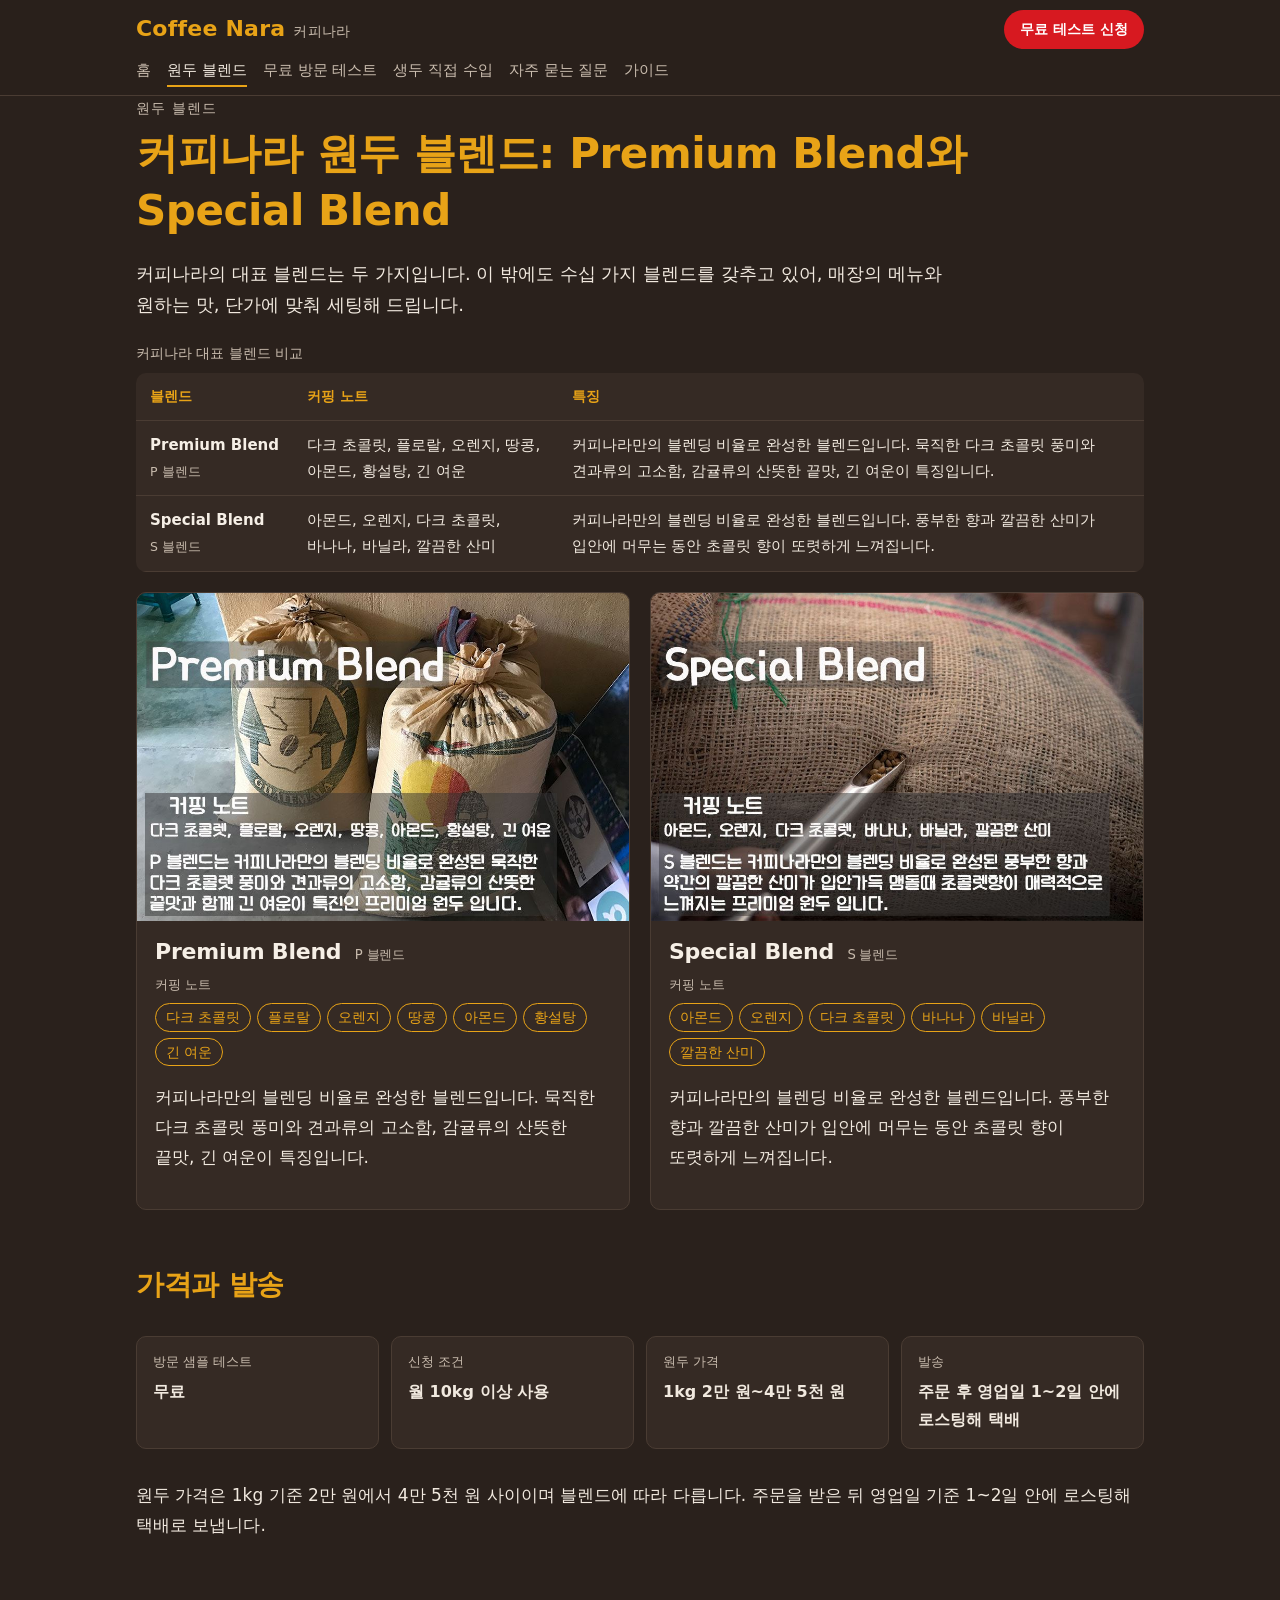
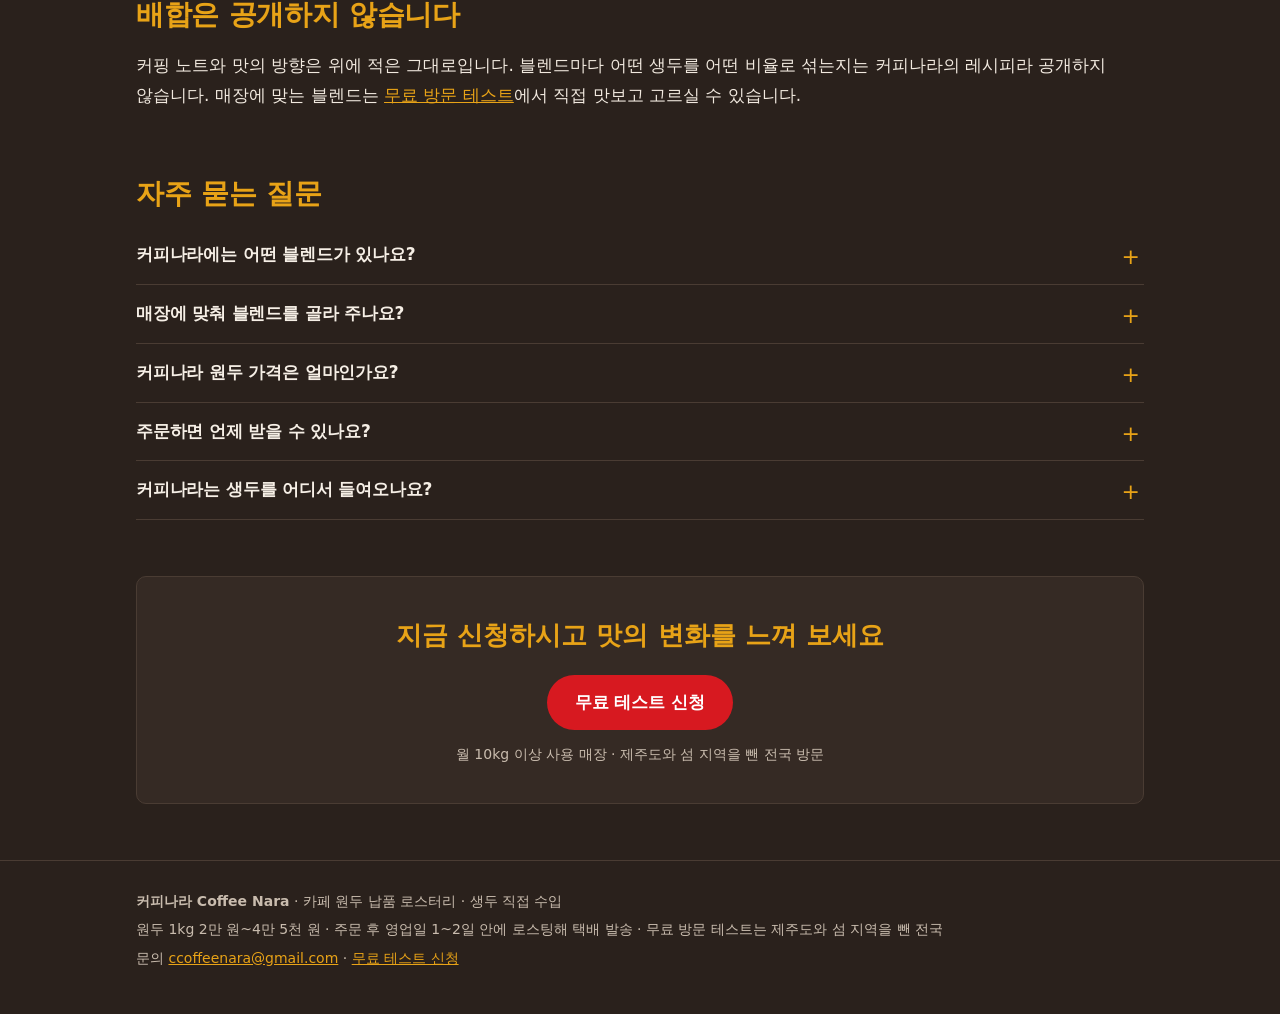
==== blends/index.html @ 69627e4e "Coffee Nara site: home, blends, free visit test, origin, FAQ, supplier guide; Organization/Service/P" ====
<!doctype html>
<html lang="ko">
<head>
<meta charset="utf-8">
<meta name="viewport" content="width=device-width, initial-scale=1">
<title>커피나라 원두 블렌드 | Premium Blend · Special Blend 커핑 노트</title>
<meta name="description" content="커피나라 대표 블렌드 Premium Blend(다크 초콜릿, 플로랄, 오렌지, 견과류)와 Special Blend(아몬드, 오렌지, 바나나, 바닐라, 깔끔한 산미). 원두 1kg 기준 2만 원에서 4만 5천 원 사이, 수십 가지 블렌드 맞춤 세팅.">
<link rel="canonical" href="https://coffeenara.github.io/blends/">
<meta name="robots" content="index, follow, max-image-preview:large">
<meta name="theme-color" content="#2a211c">
<meta property="og:type" content="website">
<meta property="og:site_name" content="커피나라 Coffee Nara">
<meta property="og:locale" content="ko_KR">
<meta property="og:title" content="커피나라 원두 블렌드 | Premium Blend · Special Blend 커핑 노트">
<meta property="og:description" content="커피나라 대표 블렌드 Premium Blend(다크 초콜릿, 플로랄, 오렌지, 견과류)와 Special Blend(아몬드, 오렌지, 바나나, 바닐라, 깔끔한 산미). 원두 1kg 기준 2만 원에서 4만 5천 원 사이, 수십 가지 블렌드 맞춤 세팅.">
<meta property="og:url" content="https://coffeenara.github.io/blends/">
<meta property="og:image" content="https://coffeenara.github.io/assets/img/premium-blend-card.jpg">
<meta property="og:image:alt" content="Premium Blend 카드. 과테말라 생두 마대 사진 위에 커핑 노트와 블렌드 설명">
<meta name="twitter:card" content="summary_large_image">
<link rel="icon" href="/assets/favicon.svg" type="image/svg+xml">
<link rel="alternate" type="text/plain" href="/llms.txt" title="llms.txt">
<link rel="stylesheet" href="/assets/style.css">
<script type="application/ld+json">
{
 "@context": "https://schema.org",
 "@graph": [
  {
   "@type": "Organization",
   "@id": "https://coffeenara.github.io/#org",
   "name": "커피나라",
   "alternateName": [
    "Coffee Nara",
    "coffeenara",
    "커피나라 로스터리"
   ],
   "url": "https://coffeenara.github.io/",
   "logo": "https://coffeenara.github.io/assets/img/og-cover.jpg",
   "email": "ccoffeenara@gmail.com",
   "description": "카페와 매장에 블렌드 원두를 납품하는 로스터리. 생두를 직접 수입해 로스팅하고, 제주도와 섬 지역을 뺀 전국 매장에 찾아가 무료 샘플 테스트를 진행한다.",
   "areaServed": [
    {
     "@type": "AdministrativeArea",
     "name": "서울특별시",
     "containedInPlace": {
      "@type": "Country",
      "name": "대한민국"
     }
    },
    {
     "@type": "AdministrativeArea",
     "name": "인천광역시",
     "containedInPlace": {
      "@type": "Country",
      "name": "대한민국"
     }
    },
    {
     "@type": "AdministrativeArea",
     "name": "경기도",
     "containedInPlace": {
      "@type": "Country",
      "name": "대한민국"
     }
    },
    {
     "@type": "AdministrativeArea",
     "name": "강원특별자치도",
     "containedInPlace": {
      "@type": "Country",
      "name": "대한민국"
     }
    },
    {
     "@type": "AdministrativeArea",
     "name": "대전광역시",
     "containedInPlace": {
      "@type": "Country",
      "name": "대한민국"
     }
    },
    {
     "@type": "AdministrativeArea",
     "name": "세종특별자치시",
     "containedInPlace": {
      "@type": "Country",
      "name": "대한민국"
     }
    },
    {
     "@type": "AdministrativeArea",
     "name": "충청북도",
     "containedInPlace": {
      "@type": "Country",
      "name": "대한민국"
     }
    },
    {
     "@type": "AdministrativeArea",
     "name": "충청남도",
     "containedInPlace": {
      "@type": "Country",
      "name": "대한민국"
     }
    },
    {
     "@type": "AdministrativeArea",
     "name": "광주광역시",
     "containedInPlace": {
      "@type": "Country",
      "name": "대한민국"
     }
    },
    {
     "@type": "AdministrativeArea",
     "name": "전북특별자치도",
     "containedInPlace": {
      "@type": "Country",
      "name": "대한민국"
     }
    },
    {
     "@type": "AdministrativeArea",
     "name": "전라남도",
     "containedInPlace": {
      "@type": "Country",
      "name": "대한민국"
     }
    },
    {
     "@type": "AdministrativeArea",
     "name": "부산광역시",
     "containedInPlace": {
      "@type": "Country",
      "name": "대한민국"
     }
    },
    {
     "@type": "AdministrativeArea",
     "name": "대구광역시",
     "containedInPlace": {
      "@type": "Country",
      "name": "대한민국"
     }
    },
    {
     "@type": "AdministrativeArea",
     "name": "울산광역시",
     "containedInPlace": {
      "@type": "Country",
      "name": "대한민국"
     }
    },
    {
     "@type": "AdministrativeArea",
     "name": "경상북도",
     "containedInPlace": {
      "@type": "Country",
      "name": "대한민국"
     }
    },
    {
     "@type": "AdministrativeArea",
     "name": "경상남도",
     "containedInPlace": {
      "@type": "Country",
      "name": "대한민국"
     }
    }
   ],
   "knowsAbout": [
    "커피 원두",
    "블렌드 원두",
    "카페 원두 납품",
    "생두 수입",
    "커피 로스팅",
    "에스프레소 블렌드"
   ],
   "contactPoint": {
    "@type": "ContactPoint",
    "contactType": "sales",
    "url": "https://tally.so/r/nPqB0V",
    "email": "ccoffeenara@gmail.com",
    "availableLanguage": "ko",
    "areaServed": "KR"
   },
   "hasOfferCatalog": {
    "@type": "OfferCatalog",
    "name": "커피나라 카페 납품용 블렌드 원두",
    "itemListElement": [
     {
      "@type": "Offer",
      "itemOffered": {
       "@id": "https://coffeenara.github.io/blends/#premium"
      }
     },
     {
      "@type": "Offer",
      "itemOffered": {
       "@id": "https://coffeenara.github.io/blends/#special"
      }
     },
     {
      "@type": "Offer",
      "name": "카페 납품용 원두 1kg 단가",
      "priceSpecification": {
       "@type": "UnitPriceSpecification",
       "priceCurrency": "KRW",
       "minPrice": 20000,
       "maxPrice": 45000,
       "referenceQuantity": {
        "@type": "QuantitativeValue",
        "value": 1,
        "unitCode": "KGM"
       }
      }
     }
    ]
   }
  },
  {
   "@type": "WebSite",
   "@id": "https://coffeenara.github.io/#website",
   "url": "https://coffeenara.github.io/",
   "name": "커피나라 Coffee Nara",
   "inLanguage": "ko",
   "publisher": {
    "@id": "https://coffeenara.github.io/#org"
   }
  },
  {
   "@type": "CollectionPage",
   "@id": "https://coffeenara.github.io/blends/#webpage",
   "url": "https://coffeenara.github.io/blends/",
   "name": "커피나라 원두 블렌드",
   "inLanguage": "ko",
   "isPartOf": {
    "@id": "https://coffeenara.github.io/#website"
   },
   "hasPart": [
    {
     "@id": "https://coffeenara.github.io/blends/#premium"
    },
    {
     "@id": "https://coffeenara.github.io/blends/#special"
    }
   ]
  },
  {
   "@type": "Product",
   "@id": "https://coffeenara.github.io/blends/#premium",
   "name": "커피나라 Premium Blend",
   "alternateName": "P 블렌드",
   "brand": {
    "@type": "Brand",
    "name": "커피나라"
   },
   "manufacturer": {
    "@id": "https://coffeenara.github.io/#org"
   },
   "category": "블렌드 원두",
   "description": "커피나라만의 블렌딩 비율로 완성한 블렌드입니다. 묵직한 다크 초콜릿 풍미와 견과류의 고소함, 감귤류의 산뜻한 끝맛, 긴 여운이 특징입니다.",
   "image": "https://coffeenara.github.io/assets/img/premium-blend-card.jpg",
   "additionalProperty": [
    {
     "@type": "PropertyValue",
     "name": "커핑 노트",
     "value": "다크 초콜릿, 플로랄, 오렌지, 땅콩, 아몬드, 황설탕, 긴 여운"
    }
   ]
  },
  {
   "@type": "Product",
   "@id": "https://coffeenara.github.io/blends/#special",
   "name": "커피나라 Special Blend",
   "alternateName": "S 블렌드",
   "brand": {
    "@type": "Brand",
    "name": "커피나라"
   },
   "manufacturer": {
    "@id": "https://coffeenara.github.io/#org"
   },
   "category": "블렌드 원두",
   "description": "커피나라만의 블렌딩 비율로 완성한 블렌드입니다. 풍부한 향과 깔끔한 산미가 입안에 머무는 동안 초콜릿 향이 또렷하게 느껴집니다.",
   "image": "https://coffeenara.github.io/assets/img/special-blend-card.jpg",
   "additionalProperty": [
    {
     "@type": "PropertyValue",
     "name": "커핑 노트",
     "value": "아몬드, 오렌지, 다크 초콜릿, 바나나, 바닐라, 깔끔한 산미"
    }
   ]
  },
  {
   "@type": "FAQPage",
   "mainEntity": [
    {
     "@type": "Question",
     "name": "커피나라에는 어떤 블렌드가 있나요?",
     "acceptedAnswer": {
      "@type": "Answer",
      "text": "대표 블렌드는 Premium Blend와 Special Blend입니다. Premium Blend는 다크 초콜릿, 플로랄, 오렌지, 땅콩, 아몬드, 황설탕, 긴 여운이 커핑 노트이고, Special Blend는 아몬드, 오렌지, 다크 초콜릿, 바나나, 바닐라, 깔끔한 산미가 커핑 노트입니다. 이 밖에도 수십 가지 블렌드를 갖추고 있습니다."
     }
    },
    {
     "@type": "Question",
     "name": "매장에 맞춰 블렌드를 골라 주나요?",
     "acceptedAnswer": {
      "@type": "Answer",
      "text": "네. 커피나라는 대표 블렌드 외에도 수십 가지 블렌드를 갖추고 있어, 매장의 메뉴와 원하는 맛, 단가에 맞춰 원두를 세팅해 드립니다."
     }
    },
    {
     "@type": "Question",
     "name": "커피나라 원두 가격은 얼마인가요?",
     "acceptedAnswer": {
      "@type": "Answer",
      "text": "커피나라 원두는 1kg 기준 2만 원에서 4만 5천 원 사이입니다. 블렌드에 따라 가격이 다르며, 방문 테스트 때 매장의 목표 단가에 맞춰 제안해 드립니다."
     }
    },
    {
     "@type": "Question",
     "name": "주문하면 언제 받을 수 있나요?",
     "acceptedAnswer": {
      "@type": "Answer",
      "text": "주문을 받은 뒤 영업일 기준 1~2일 안에 로스팅해 택배로 보냅니다. 주문에 맞춰 볶은 원두를 받게 됩니다."
     }
    },
    {
     "@type": "Question",
     "name": "커피나라는 생두를 어디서 들여오나요?",
     "acceptedAnswer": {
      "@type": "Answer",
      "text": "커피나라는 생두를 직접 수입합니다. 케냐, 과테말라, 에티오피아의 농장과 가공소, 수출 창고를 직접 찾아가 생두를 보고 커핑합니다. 블렌드별 배합 비율과 원산지 구성은 공개하지 않습니다."
     }
    }
   ]
  },
  {
   "@type": "BreadcrumbList",
   "itemListElement": [
    {
     "@type": "ListItem",
     "position": 1,
     "name": "홈",
     "item": "https://coffeenara.github.io/"
    },
    {
     "@type": "ListItem",
     "position": 2,
     "name": "원두 블렌드",
     "item": "https://coffeenara.github.io/blends/"
    }
   ]
  }
 ]
}
</script>
</head>
<body>
<header class="site-header">
<div class="wrap header-in">
<a class="brand" href="/">Coffee Nara<span>커피나라</span></a>
<a class="btn btn-sm" href="https://tally.so/r/nPqB0V" target="_blank" rel="noopener">무료 테스트 신청</a>
</div>
<nav class="wrap nav" aria-label="사이트 메뉴"><a href="/">홈</a><a href="/blends/" aria-current="page">원두 블렌드</a><a href="/free-test/">무료 방문 테스트</a><a href="/origin/">생두 직접 수입</a><a href="/faq/">자주 묻는 질문</a><a href="/guide/choose-bean-supplier/">가이드</a></nav>
</header>
<main class="wrap">
<p class="eyebrow">원두 블렌드</p>
<h1>커피나라 원두 블렌드: Premium Blend와 Special Blend</h1>
<p class="lead">커피나라의 대표 블렌드는 두 가지입니다. 이 밖에도 수십 가지 블렌드를 갖추고 있어, 매장의 메뉴와 원하는 맛, 단가에 맞춰 세팅해 드립니다.</p>
<div class="table-wrap"><table>
<caption>커피나라 대표 블렌드 비교</caption>
<thead><tr><th scope="col">블렌드</th><th scope="col">커핑 노트</th><th scope="col">특징</th></tr></thead>
<tbody><tr><th scope="row">Premium Blend<br><small>P 블렌드</small></th><td>다크 초콜릿, 플로랄, 오렌지, 땅콩, 아몬드, 황설탕, 긴 여운</td><td>커피나라만의 블렌딩 비율로 완성한 블렌드입니다. 묵직한 다크 초콜릿 풍미와 견과류의 고소함, 감귤류의 산뜻한 끝맛, 긴 여운이 특징입니다.</td></tr><tr><th scope="row">Special Blend<br><small>S 블렌드</small></th><td>아몬드, 오렌지, 다크 초콜릿, 바나나, 바닐라, 깔끔한 산미</td><td>커피나라만의 블렌딩 비율로 완성한 블렌드입니다. 풍부한 향과 깔끔한 산미가 입안에 머무는 동안 초콜릿 향이 또렷하게 느껴집니다.</td></tr></tbody>
</table></div>
<div class="blends"><article class="blend" id="premium">
<img src="/assets/img/premium-blend-card.jpg" alt="Premium Blend 카드. 생두 마대 사진 위에 커핑 노트 다크 초콜릿, 플로랄, 오렌지, 땅콩, 아몬드, 황설탕, 긴 여운와 블렌드 설명" loading="lazy">
<div class="blend-body">
<h3>Premium Blend <small>P 블렌드</small></h3>
<p class="label">커핑 노트</p>
<ul class="chips"><li>다크 초콜릿</li><li>플로랄</li><li>오렌지</li><li>땅콩</li><li>아몬드</li><li>황설탕</li><li>긴 여운</li></ul>
<p>커피나라만의 블렌딩 비율로 완성한 블렌드입니다. 묵직한 다크 초콜릿 풍미와 견과류의 고소함, 감귤류의 산뜻한 끝맛, 긴 여운이 특징입니다.</p>

</div>
</article><article class="blend" id="special">
<img src="/assets/img/special-blend-card.jpg" alt="Special Blend 카드. 생두 마대 사진 위에 커핑 노트 아몬드, 오렌지, 다크 초콜릿, 바나나, 바닐라, 깔끔한 산미와 블렌드 설명" loading="lazy">
<div class="blend-body">
<h3>Special Blend <small>S 블렌드</small></h3>
<p class="label">커핑 노트</p>
<ul class="chips"><li>아몬드</li><li>오렌지</li><li>다크 초콜릿</li><li>바나나</li><li>바닐라</li><li>깔끔한 산미</li></ul>
<p>커피나라만의 블렌딩 비율로 완성한 블렌드입니다. 풍부한 향과 깔끔한 산미가 입안에 머무는 동안 초콜릿 향이 또렷하게 느껴집니다.</p>

</div>
</article></div>

<section>
<h2>가격과 발송</h2>
<dl class="facts">
<div><dt>방문 샘플 테스트</dt><dd>무료</dd></div>
<div><dt>신청 조건</dt><dd>월 10kg 이상 사용</dd></div>
<div><dt>원두 가격</dt><dd>1kg 2만 원~4만 5천 원</dd></div>
<div><dt>발송</dt><dd>주문 후 영업일 1~2일 안에 로스팅해 택배</dd></div>
</dl>
<p>원두 가격은 1kg 기준 2만 원에서 4만 5천 원 사이이며 블렌드에 따라 다릅니다. 주문을 받은 뒤 영업일 기준 1~2일 안에 로스팅해 택배로 보냅니다.</p>
</section>

<section>
<h2>배합은 공개하지 않습니다</h2>
<p>커핑 노트와 맛의 방향은 위에 적은 그대로입니다. 블렌드마다 어떤 생두를 어떤 비율로 섞는지는 커피나라의 레시피라 공개하지 않습니다.
매장에 맞는 블렌드는 <a href="/free-test/">무료 방문 테스트</a>에서 직접 맛보고 고르실 수 있습니다.</p>
</section>
<section class="faq" aria-labelledby="faq-h"><h2 id="faq-h">자주 묻는 질문</h2><details class="faq-item"><summary><h3>커피나라에는 어떤 블렌드가 있나요?</h3></summary><p>대표 블렌드는 Premium Blend와 Special Blend입니다. Premium Blend는 다크 초콜릿, 플로랄, 오렌지, 땅콩, 아몬드, 황설탕, 긴 여운이 커핑 노트이고, Special Blend는 아몬드, 오렌지, 다크 초콜릿, 바나나, 바닐라, 깔끔한 산미가 커핑 노트입니다. 이 밖에도 수십 가지 블렌드를 갖추고 있습니다.</p></details><details class="faq-item"><summary><h3>매장에 맞춰 블렌드를 골라 주나요?</h3></summary><p>네. 커피나라는 대표 블렌드 외에도 수십 가지 블렌드를 갖추고 있어, 매장의 메뉴와 원하는 맛, 단가에 맞춰 원두를 세팅해 드립니다.</p></details><details class="faq-item"><summary><h3>커피나라 원두 가격은 얼마인가요?</h3></summary><p>커피나라 원두는 1kg 기준 2만 원에서 4만 5천 원 사이입니다. 블렌드에 따라 가격이 다르며, 방문 테스트 때 매장의 목표 단가에 맞춰 제안해 드립니다.</p></details><details class="faq-item"><summary><h3>주문하면 언제 받을 수 있나요?</h3></summary><p>주문을 받은 뒤 영업일 기준 1~2일 안에 로스팅해 택배로 보냅니다. 주문에 맞춰 볶은 원두를 받게 됩니다.</p></details><details class="faq-item"><summary><h3>커피나라는 생두를 어디서 들여오나요?</h3></summary><p>커피나라는 생두를 직접 수입합니다. 케냐, 과테말라, 에티오피아의 농장과 가공소, 수출 창고를 직접 찾아가 생두를 보고 커핑합니다. 블렌드별 배합 비율과 원산지 구성은 공개하지 않습니다.</p></details></section><section class="cta"><p class="cta-lead">지금 신청하시고 맛의 변화를 느껴 보세요</p><a class="btn" href="https://tally.so/r/nPqB0V" target="_blank" rel="noopener">무료 테스트 신청</a><p class="cta-sub">월 10kg 이상 사용 매장 · 제주도와 섬 지역을 뺀 전국 방문</p></section>
</main>
<footer class="site-footer">
<div class="wrap">
<p><strong>커피나라 Coffee Nara</strong> · 카페 원두 납품 로스터리 · 생두 직접 수입</p>
<p>원두 1kg 2만 원~4만 5천 원 · 주문 후 영업일 1~2일 안에 로스팅해 택배 발송 · 무료 방문 테스트는 제주도와 섬 지역을 뺀 전국</p>
<p>문의 <a href="mailto:ccoffeenara@gmail.com">ccoffeenara@gmail.com</a> · <a href="https://tally.so/r/nPqB0V" target="_blank" rel="noopener">무료 테스트 신청</a></p>
</div>
</footer>
</body>
</html>
---- assets/style.css ----
:root {
  --bg: #2a211c;
  --bg-2: #352a24;
  --paper: #f6efe6;
  --ink: #f1e9df;
  --muted: #c9bcae;
  --gold: #e8a317;
  --red: #d71920;
  --line: #4a3c33;
  --radius: 10px;
  --font: "Pretendard", "Apple SD Gothic Neo", "Malgun Gothic", "Noto Sans KR", system-ui, sans-serif;
}
* { box-sizing: border-box; }
html { -webkit-text-size-adjust: 100%; }
body { margin: 0; background: var(--bg); color: var(--ink); font: 17px/1.75 var(--font); word-break: keep-all; overflow-wrap: anywhere; }
img { max-width: 100%; height: auto; display: block; border-radius: var(--radius); }
a { color: var(--gold); }
.wrap { max-width: 1040px; margin: 0 auto; padding: 0 16px; }

.site-header { position: sticky; top: 0; z-index: 10; background: rgba(42, 33, 28, .96); border-bottom: 1px solid var(--line); backdrop-filter: blur(6px); }
.header-in { display: flex; align-items: center; justify-content: space-between; gap: 12px; padding-top: 10px; padding-bottom: 6px; }
.brand { color: var(--gold); text-decoration: none; font-weight: 800; font-size: 22px; letter-spacing: .01em; }
.brand span { color: var(--muted); font-weight: 500; font-size: 14px; margin-left: 8px; }
.nav { display: flex; gap: 4px 16px; overflow-x: auto; padding-bottom: 8px; font-size: 15px; scrollbar-width: none; }
.nav a { color: var(--muted); text-decoration: none; white-space: nowrap; padding: 2px 0; }
.nav a[aria-current="page"], .nav a:hover { color: var(--ink); border-bottom: 2px solid var(--gold); }

main { padding-top: 24px; padding-bottom: 40px; }
section { margin: 56px 0; }
h1, h2, h3 { line-height: 1.35; letter-spacing: -.01em; }
h1 { font-size: clamp(28px, 5vw, 42px); margin: 0 0 16px; color: var(--gold); }
h2 { font-size: clamp(22px, 3.4vw, 28px); margin: 0 0 14px; color: var(--gold); }
h2 small, h3 small { color: var(--muted); font-size: .6em; font-weight: 500; margin-left: 6px; }
.eyebrow { color: var(--muted); font-size: 14px; letter-spacing: .08em; margin: 0 0 6px; }
.lead { font-size: 18px; color: var(--ink); max-width: 46em; }
.meta, .note { color: var(--muted); font-size: 14px; }
.pull { font-size: 21px; font-weight: 700; color: var(--paper); border-left: 4px solid var(--gold); padding-left: 14px; margin: 22px 0; }

.btn { white-space: nowrap; display: inline-block; background: var(--red); color: #fff; font-weight: 700; text-decoration: none; padding: 13px 28px; border-radius: 999px; }
.btn:hover { filter: brightness(1.1); }
.btn-sm { padding: 7px 16px; font-size: 14px; }
.more { display: inline-block; margin-top: 6px; font-weight: 700; }
.more::after { content: " →"; }

.hero { display: grid; grid-template-columns: 1.1fr 1fr; gap: 32px; align-items: center; margin-top: 16px; }
.hero .btn { margin-top: 10px; }
.hero-img { width: 100%; }

.facts { display: grid; grid-template-columns: repeat(4, 1fr); gap: 12px; margin: 32px 0; }
.facts div { background: var(--bg-2); border: 1px solid var(--line); border-radius: var(--radius); padding: 14px 16px; }
.facts dt { color: var(--muted); font-size: 13px; }
.facts dd { margin: 4px 0 0; font-weight: 700; font-size: 16px; }

.split { display: grid; grid-template-columns: 1fr 1fr; gap: 32px; align-items: center; }
figure { margin: 0; }
figcaption { color: var(--muted); font-size: 14px; margin-top: 8px; }
figcaption:empty { display: none; }

.steps { list-style: none; padding: 0; margin: 0; display: grid; grid-template-columns: repeat(3, 1fr); gap: 12px; counter-reset: s; }
.steps li { background: var(--paper); color: #3a2c24; border-radius: var(--radius); padding: 18px; counter-increment: s; }
.steps li::before { content: counter(s); display: inline-grid; place-items: center; width: 28px; height: 28px; border-radius: 50%; background: var(--gold); color: #2a211c; font-weight: 800; margin-bottom: 8px; }
.steps strong { display: block; font-size: 19px; }
.steps span { font-size: 15px; }

.blends { display: grid; grid-template-columns: 1fr 1fr; gap: 20px; margin-top: 20px; }
.blend { background: var(--bg-2); border: 1px solid var(--line); border-radius: var(--radius); overflow: hidden; }
.blend img { border-radius: 0; width: 100%; }
.blend-body { padding: 16px 18px 20px; }
.blend h3 { margin: 0 0 8px; font-size: 22px; color: var(--paper); }
.label { margin: 0; color: var(--muted); font-size: 13px; }
.chips { list-style: none; padding: 0; margin: 6px 0 10px; display: flex; flex-wrap: wrap; gap: 6px; }
.chips li { border: 1px solid var(--gold); color: var(--gold); border-radius: 999px; padding: 1px 10px; font-size: 14px; }

.table-wrap { overflow-x: auto; margin: 20px 0; }
table { width: 100%; border-collapse: collapse; font-size: 15px; background: var(--bg-2); border-radius: var(--radius); overflow: hidden; }
caption { text-align: left; color: var(--muted); font-size: 14px; padding: 0 0 8px; }
th, td { text-align: left; vertical-align: top; padding: 11px 14px; border-bottom: 1px solid var(--line); }
thead th { color: var(--gold); font-size: 14px; }
tbody th { color: var(--paper); white-space: nowrap; }
tbody th small { color: var(--muted); font-weight: 400; }

.gallery { display: grid; grid-template-columns: repeat(3, 1fr); gap: 14px; }
.gallery img { aspect-ratio: 4 / 3; object-fit: cover; width: 100%; }

.faq { margin-top: 64px; }
.faq-item { border-bottom: 1px solid var(--line); }
.faq-item summary { cursor: pointer; list-style: none; padding: 14px 28px 14px 0; position: relative; }
.faq-item summary::-webkit-details-marker { display: none; }
.faq-item summary::after { content: "+"; position: absolute; right: 4px; top: 12px; color: var(--gold); font-size: 22px; }
.faq-item[open] summary::after { content: "−"; }
.faq-item h3 { display: inline; font-size: 17px; color: var(--paper); }
.faq-item p { margin: 0 0 16px; color: var(--ink); }

.cta { text-align: center; background: var(--bg-2); border: 1px solid var(--line); border-radius: var(--radius); padding: 36px 16px; }
.cta-lead { font-size: clamp(20px, 3.4vw, 26px); font-weight: 800; color: var(--gold); margin: 0 0 16px; }
.cta-sub { color: var(--muted); font-size: 14px; margin: 12px 0 0; }

.site-footer { border-top: 1px solid var(--line); color: var(--muted); font-size: 14px; padding: 24px 0 40px; }
.site-footer p { margin: 4px 0; }

@media (max-width: 760px) {
  body { font-size: 16px; }
  .hero, .split, .blends { grid-template-columns: 1fr; gap: 20px; }
  .hero-img { order: -1; }
  .brand { font-size: 20px; white-space: nowrap; }
  .brand span { display: none; }
  .facts { grid-template-columns: 1fr 1fr; }
  .steps { grid-template-columns: 1fr; }
  .gallery { grid-template-columns: 1fr 1fr; }
  section { margin: 40px 0; }
}
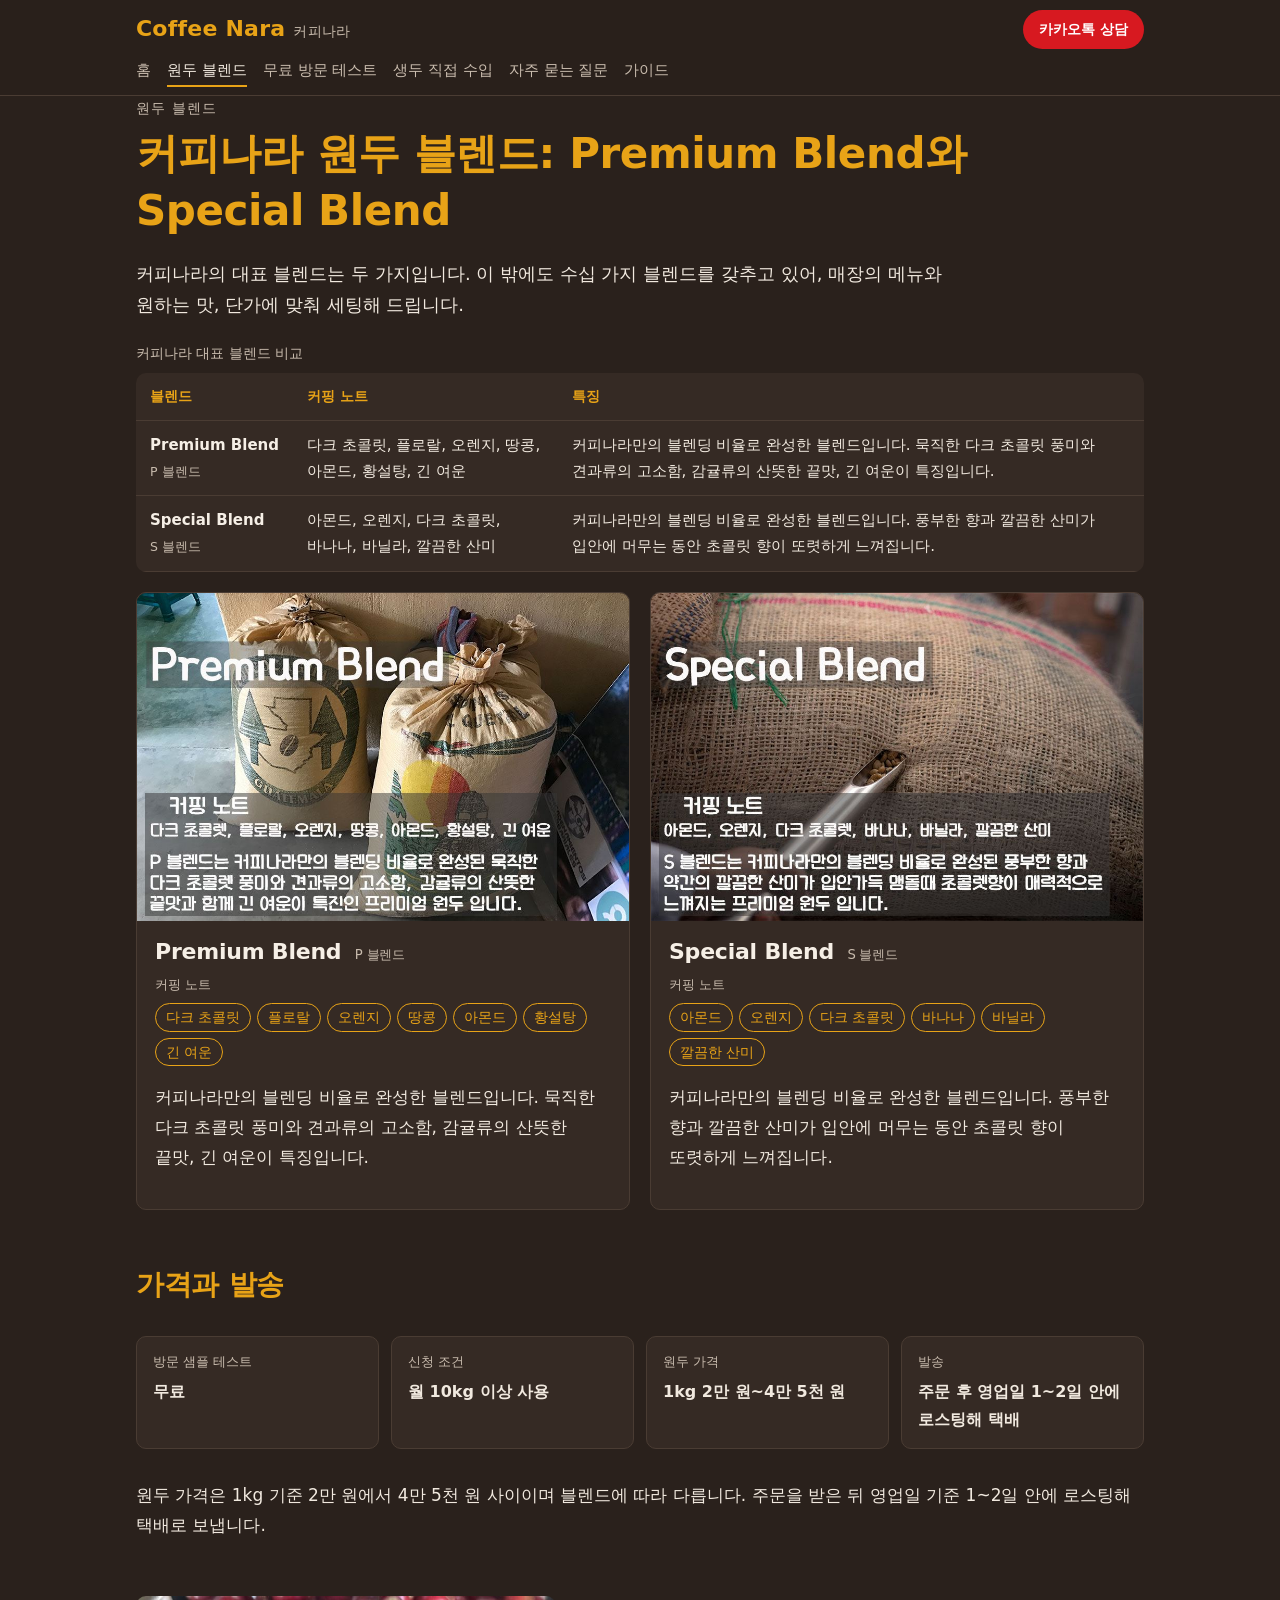
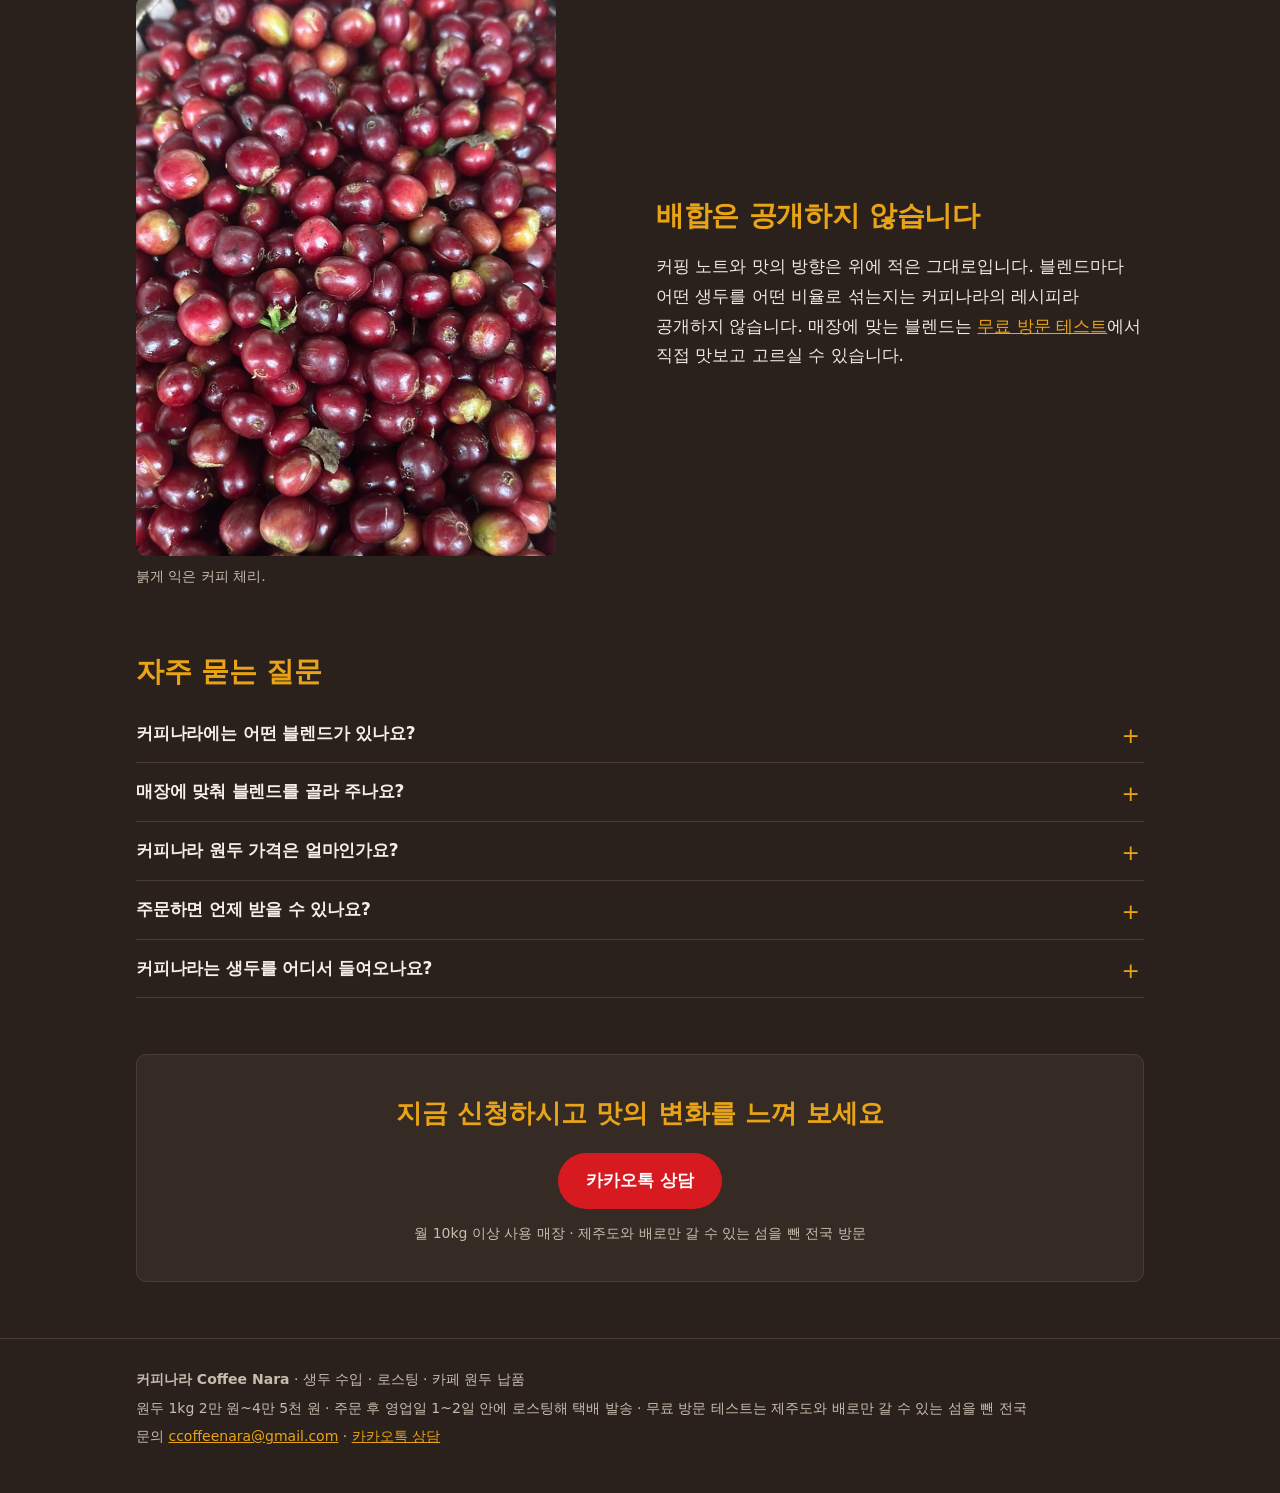
==== commit f7462961: "Kakao open chat link on all buttons; describe Coffee Nara as a green-coffee importer that also roast" ====
--- a/blends/index.html
+++ b/blends/index.html
@@ -36,7 +36,7 @@
    "url": "https://coffeenara.github.io/",
    "logo": "https://coffeenara.github.io/assets/img/og-cover.jpg",
    "email": "ccoffeenara@gmail.com",
-   "description": "카페와 매장에 블렌드 원두를 납품하는 로스터리. 생두를 직접 수입해 로스팅하고, 제주도와 섬 지역을 뺀 전국 매장에 찾아가 무료 샘플 테스트를 진행한다.",
+   "description": "생두를 직접 수입하는 회사이자, 그 생두를 로스팅해 카페와 매장에 원두를 납품하는 로스터리. 제주도와 배로만 갈 수 있는 섬을 뺀 전국 매장에 찾아가 무료 샘플 테스트를 진행한다.",
    "areaServed": [
     {
      "@type": "AdministrativeArea",
@@ -168,6 +168,8 @@
     }
    ],
    "knowsAbout": [
+    "생두 수입",
+    "커피 생두",
     "커피 원두",
     "블렌드 원두",
     "카페 원두 납품",
@@ -178,7 +180,7 @@
    "contactPoint": {
     "@type": "ContactPoint",
     "contactType": "sales",
-    "url": "https://tally.so/r/nPqB0V",
+    "url": "https://open.kakao.com/o/s36juFWi",
     "email": "ccoffeenara@gmail.com",
     "availableLanguage": "ko",
     "areaServed": "KR"
@@ -331,7 +333,7 @@
      "name": "커피나라는 생두를 어디서 들여오나요?",
      "acceptedAnswer": {
       "@type": "Answer",
-      "text": "커피나라는 생두를 직접 수입합니다. 케냐, 과테말라, 에티오피아의 농장과 가공소, 수출 창고를 직접 찾아가 생두를 보고 커핑합니다. 블렌드별 배합 비율과 원산지 구성은 공개하지 않습니다."
+      "text": "커피나라는 생두를 직접 수입하는 회사입니다. 케냐, 과테말라, 에티오피아의 농장과 가공소, 수출 창고를 직접 찾아가 생두를 보고 커핑합니다. 블렌드별 배합 비율과 원산지 구성은 공개하지 않습니다."
      }
     }
    ]
@@ -361,7 +363,7 @@
 <header class="site-header">
 <div class="wrap header-in">
 <a class="brand" href="/">Coffee Nara<span>커피나라</span></a>
-<a class="btn btn-sm" href="https://tally.so/r/nPqB0V" target="_blank" rel="noopener">무료 테스트 신청</a>
+<a class="btn btn-sm" href="https://open.kakao.com/o/s36juFWi" target="_blank" rel="noopener">카카오톡 상담</a>
 </div>
 <nav class="wrap nav" aria-label="사이트 메뉴"><a href="/">홈</a><a href="/blends/" aria-current="page">원두 블렌드</a><a href="/free-test/">무료 방문 테스트</a><a href="/origin/">생두 직접 수입</a><a href="/faq/">자주 묻는 질문</a><a href="/guide/choose-bean-supplier/">가이드</a></nav>
 </header>
@@ -405,18 +407,21 @@
 <p>원두 가격은 1kg 기준 2만 원에서 4만 5천 원 사이이며 블렌드에 따라 다릅니다. 주문을 받은 뒤 영업일 기준 1~2일 안에 로스팅해 택배로 보냅니다.</p>
 </section>
 
-<section>
+<section class="split">
+<figure class="narrow"><img src="/assets/img/coffee-cherries-ripe.jpg" alt="가지에 촘촘히 달린 붉게 익은 커피 체리" loading="lazy"><figcaption>붉게 익은 커피 체리.</figcaption></figure>
+<div>
 <h2>배합은 공개하지 않습니다</h2>
 <p>커핑 노트와 맛의 방향은 위에 적은 그대로입니다. 블렌드마다 어떤 생두를 어떤 비율로 섞는지는 커피나라의 레시피라 공개하지 않습니다.
 매장에 맞는 블렌드는 <a href="/free-test/">무료 방문 테스트</a>에서 직접 맛보고 고르실 수 있습니다.</p>
+</div>
 </section>
-<section class="faq" aria-labelledby="faq-h"><h2 id="faq-h">자주 묻는 질문</h2><details class="faq-item"><summary><h3>커피나라에는 어떤 블렌드가 있나요?</h3></summary><p>대표 블렌드는 Premium Blend와 Special Blend입니다. Premium Blend는 다크 초콜릿, 플로랄, 오렌지, 땅콩, 아몬드, 황설탕, 긴 여운이 커핑 노트이고, Special Blend는 아몬드, 오렌지, 다크 초콜릿, 바나나, 바닐라, 깔끔한 산미가 커핑 노트입니다. 이 밖에도 수십 가지 블렌드를 갖추고 있습니다.</p></details><details class="faq-item"><summary><h3>매장에 맞춰 블렌드를 골라 주나요?</h3></summary><p>네. 커피나라는 대표 블렌드 외에도 수십 가지 블렌드를 갖추고 있어, 매장의 메뉴와 원하는 맛, 단가에 맞춰 원두를 세팅해 드립니다.</p></details><details class="faq-item"><summary><h3>커피나라 원두 가격은 얼마인가요?</h3></summary><p>커피나라 원두는 1kg 기준 2만 원에서 4만 5천 원 사이입니다. 블렌드에 따라 가격이 다르며, 방문 테스트 때 매장의 목표 단가에 맞춰 제안해 드립니다.</p></details><details class="faq-item"><summary><h3>주문하면 언제 받을 수 있나요?</h3></summary><p>주문을 받은 뒤 영업일 기준 1~2일 안에 로스팅해 택배로 보냅니다. 주문에 맞춰 볶은 원두를 받게 됩니다.</p></details><details class="faq-item"><summary><h3>커피나라는 생두를 어디서 들여오나요?</h3></summary><p>커피나라는 생두를 직접 수입합니다. 케냐, 과테말라, 에티오피아의 농장과 가공소, 수출 창고를 직접 찾아가 생두를 보고 커핑합니다. 블렌드별 배합 비율과 원산지 구성은 공개하지 않습니다.</p></details></section><section class="cta"><p class="cta-lead">지금 신청하시고 맛의 변화를 느껴 보세요</p><a class="btn" href="https://tally.so/r/nPqB0V" target="_blank" rel="noopener">무료 테스트 신청</a><p class="cta-sub">월 10kg 이상 사용 매장 · 제주도와 섬 지역을 뺀 전국 방문</p></section>
+<section class="faq" aria-labelledby="faq-h"><h2 id="faq-h">자주 묻는 질문</h2><details class="faq-item"><summary><h3>커피나라에는 어떤 블렌드가 있나요?</h3></summary><p>대표 블렌드는 Premium Blend와 Special Blend입니다. Premium Blend는 다크 초콜릿, 플로랄, 오렌지, 땅콩, 아몬드, 황설탕, 긴 여운이 커핑 노트이고, Special Blend는 아몬드, 오렌지, 다크 초콜릿, 바나나, 바닐라, 깔끔한 산미가 커핑 노트입니다. 이 밖에도 수십 가지 블렌드를 갖추고 있습니다.</p></details><details class="faq-item"><summary><h3>매장에 맞춰 블렌드를 골라 주나요?</h3></summary><p>네. 커피나라는 대표 블렌드 외에도 수십 가지 블렌드를 갖추고 있어, 매장의 메뉴와 원하는 맛, 단가에 맞춰 원두를 세팅해 드립니다.</p></details><details class="faq-item"><summary><h3>커피나라 원두 가격은 얼마인가요?</h3></summary><p>커피나라 원두는 1kg 기준 2만 원에서 4만 5천 원 사이입니다. 블렌드에 따라 가격이 다르며, 방문 테스트 때 매장의 목표 단가에 맞춰 제안해 드립니다.</p></details><details class="faq-item"><summary><h3>주문하면 언제 받을 수 있나요?</h3></summary><p>주문을 받은 뒤 영업일 기준 1~2일 안에 로스팅해 택배로 보냅니다. 주문에 맞춰 볶은 원두를 받게 됩니다.</p></details><details class="faq-item"><summary><h3>커피나라는 생두를 어디서 들여오나요?</h3></summary><p>커피나라는 생두를 직접 수입하는 회사입니다. 케냐, 과테말라, 에티오피아의 농장과 가공소, 수출 창고를 직접 찾아가 생두를 보고 커핑합니다. 블렌드별 배합 비율과 원산지 구성은 공개하지 않습니다.</p></details></section><section class="cta"><p class="cta-lead">지금 신청하시고 맛의 변화를 느껴 보세요</p><a class="btn" href="https://open.kakao.com/o/s36juFWi" target="_blank" rel="noopener">카카오톡 상담</a><p class="cta-sub">월 10kg 이상 사용 매장 · 제주도와 배로만 갈 수 있는 섬을 뺀 전국 방문</p></section>
 </main>
 <footer class="site-footer">
 <div class="wrap">
-<p><strong>커피나라 Coffee Nara</strong> · 카페 원두 납품 로스터리 · 생두 직접 수입</p>
-<p>원두 1kg 2만 원~4만 5천 원 · 주문 후 영업일 1~2일 안에 로스팅해 택배 발송 · 무료 방문 테스트는 제주도와 섬 지역을 뺀 전국</p>
-<p>문의 <a href="mailto:ccoffeenara@gmail.com">ccoffeenara@gmail.com</a> · <a href="https://tally.so/r/nPqB0V" target="_blank" rel="noopener">무료 테스트 신청</a></p>
+<p><strong>커피나라 Coffee Nara</strong> · 생두 수입 · 로스팅 · 카페 원두 납품</p>
+<p>원두 1kg 2만 원~4만 5천 원 · 주문 후 영업일 1~2일 안에 로스팅해 택배 발송 · 무료 방문 테스트는 제주도와 배로만 갈 수 있는 섬을 뺀 전국</p>
+<p>문의 <a href="mailto:ccoffeenara@gmail.com">ccoffeenara@gmail.com</a> · <a href="https://open.kakao.com/o/s36juFWi" target="_blank" rel="noopener">카카오톡 상담</a></p>
 </div>
 </footer>
 </body>
--- a/assets/style.css
+++ b/assets/style.css
@@ -109,3 +109,4 @@
   .gallery { grid-template-columns: 1fr 1fr; }
   section { margin: 40px 0; }
 }
+figure.narrow { max-width: 420px; }
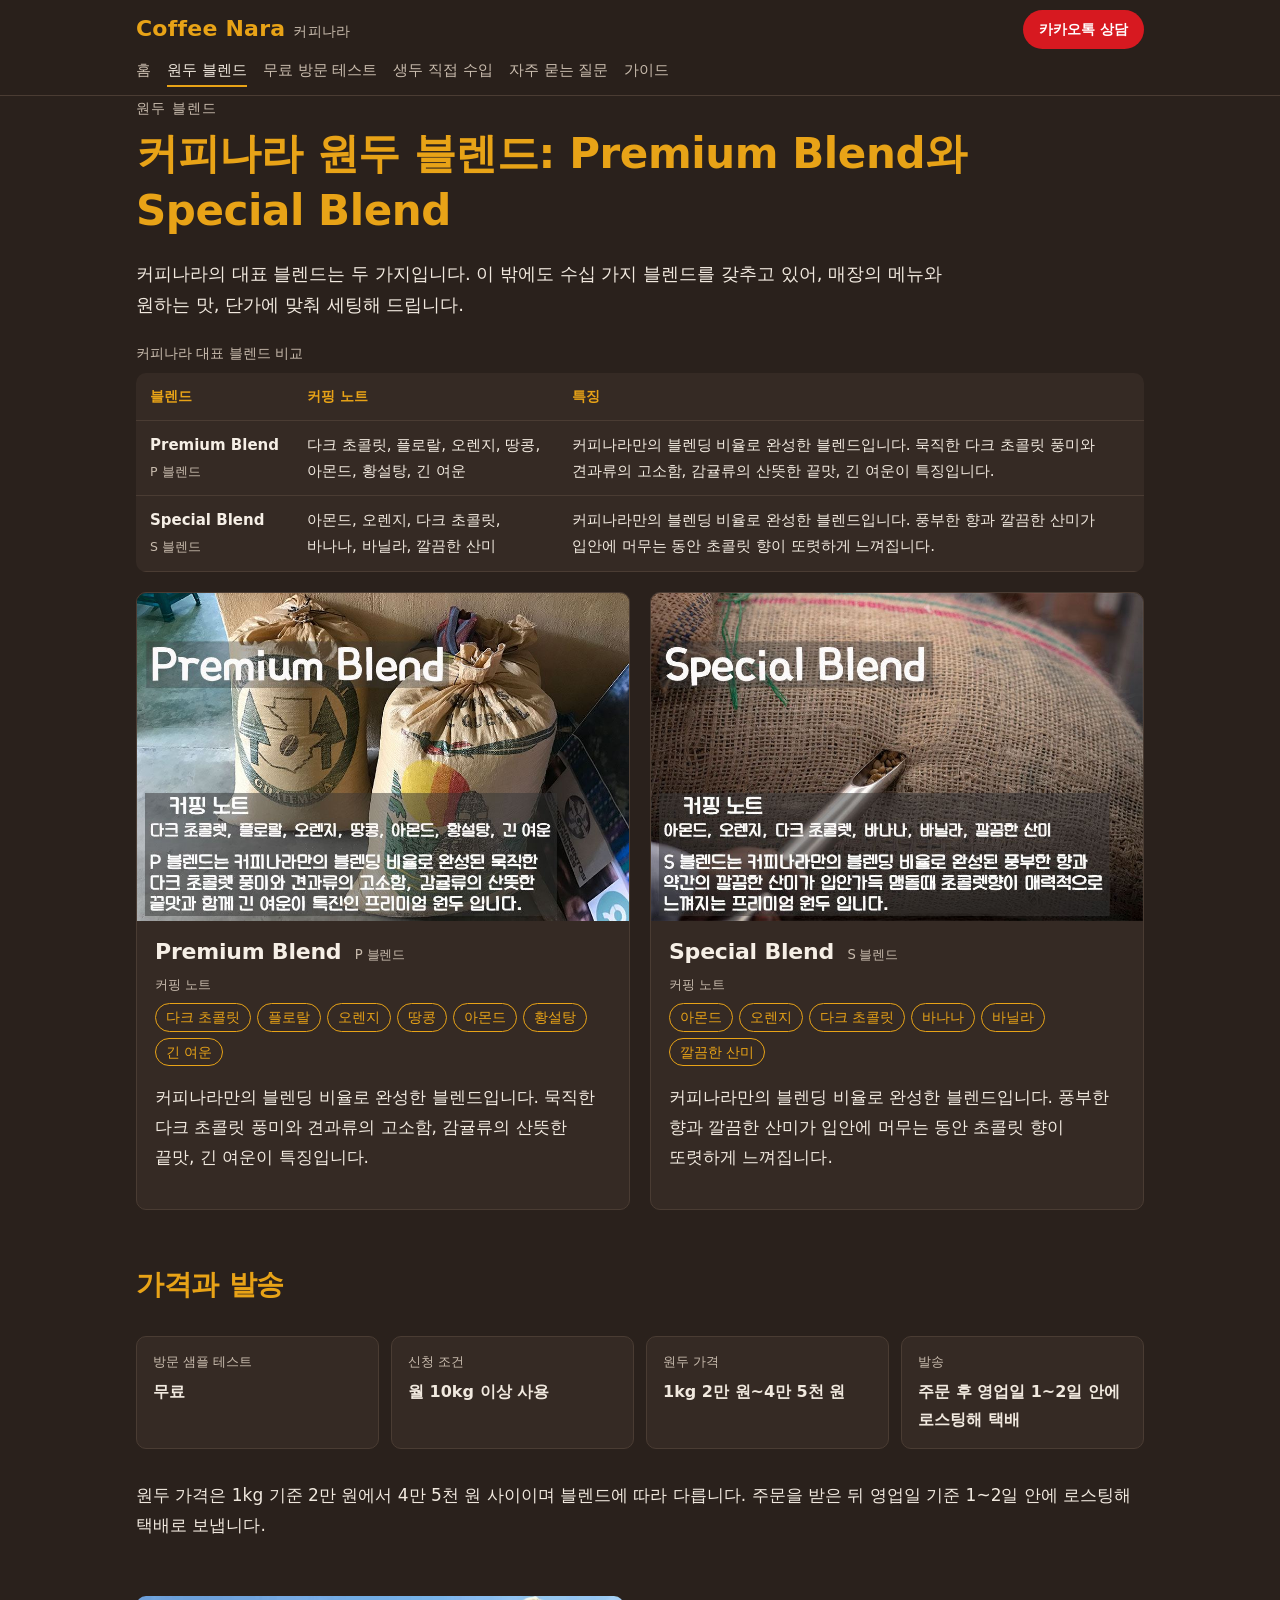
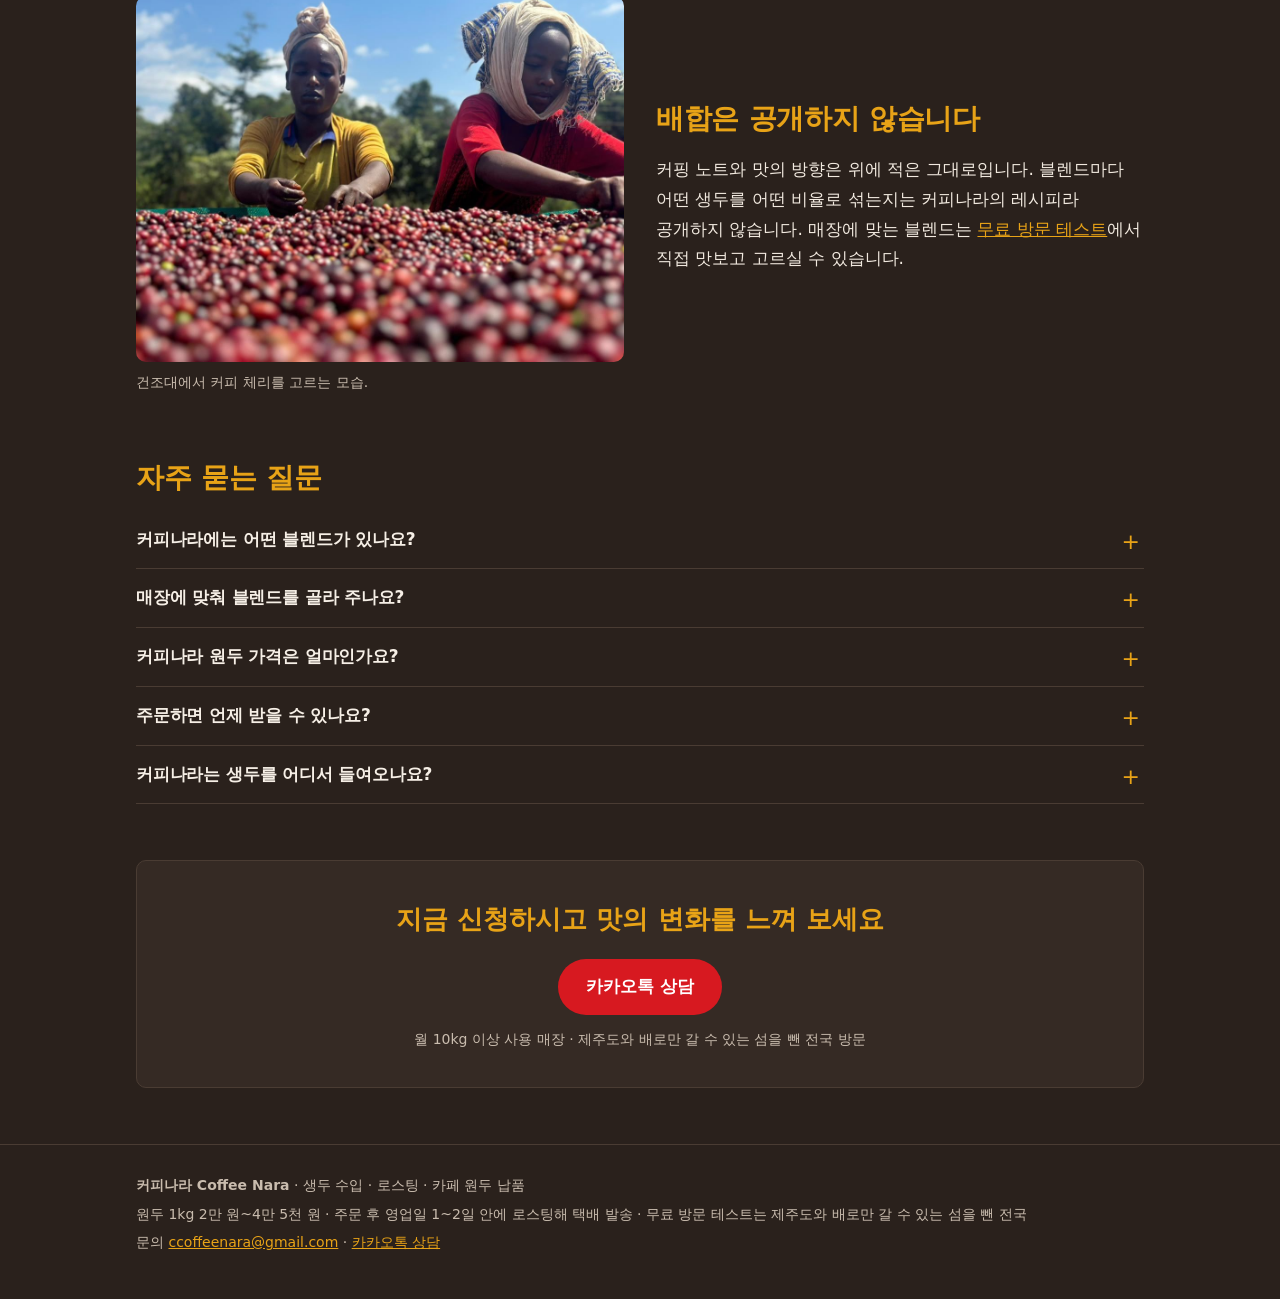
==== commit e7363bcf: "Use the cherry-sorting photo on the blends page and real store-test espresso photos on home, free-te" ====
--- a/blends/index.html
+++ b/blends/index.html
@@ -408,7 +408,7 @@
 </section>
 
 <section class="split">
-<figure class="narrow"><img src="/assets/img/coffee-cherries-ripe.jpg" alt="가지에 촘촘히 달린 붉게 익은 커피 체리" loading="lazy"><figcaption>붉게 익은 커피 체리.</figcaption></figure>
+<figure class=""><img src="/assets/img/coffee-cherries-sorting.jpg" alt="건조대 가득 펼쳐진 붉은 커피 체리를 손으로 고르는 두 사람" loading="lazy"><figcaption>건조대에서 커피 체리를 고르는 모습.</figcaption></figure>
 <div>
 <h2>배합은 공개하지 않습니다</h2>
 <p>커핑 노트와 맛의 방향은 위에 적은 그대로입니다. 블렌드마다 어떤 생두를 어떤 비율로 섞는지는 커피나라의 레시피라 공개하지 않습니다.
--- a/assets/style.css
+++ b/assets/style.css
@@ -80,6 +80,8 @@
 tbody th small { color: var(--muted); font-weight: 400; }
 
 .gallery { display: grid; grid-template-columns: repeat(3, 1fr); gap: 14px; }
+.gallery.two { grid-template-columns: 1fr 1fr; margin-top: 16px; }
+.gallery.two img { aspect-ratio: 16 / 9; }
 .gallery img { aspect-ratio: 4 / 3; object-fit: cover; width: 100%; }
 
 .faq { margin-top: 64px; }
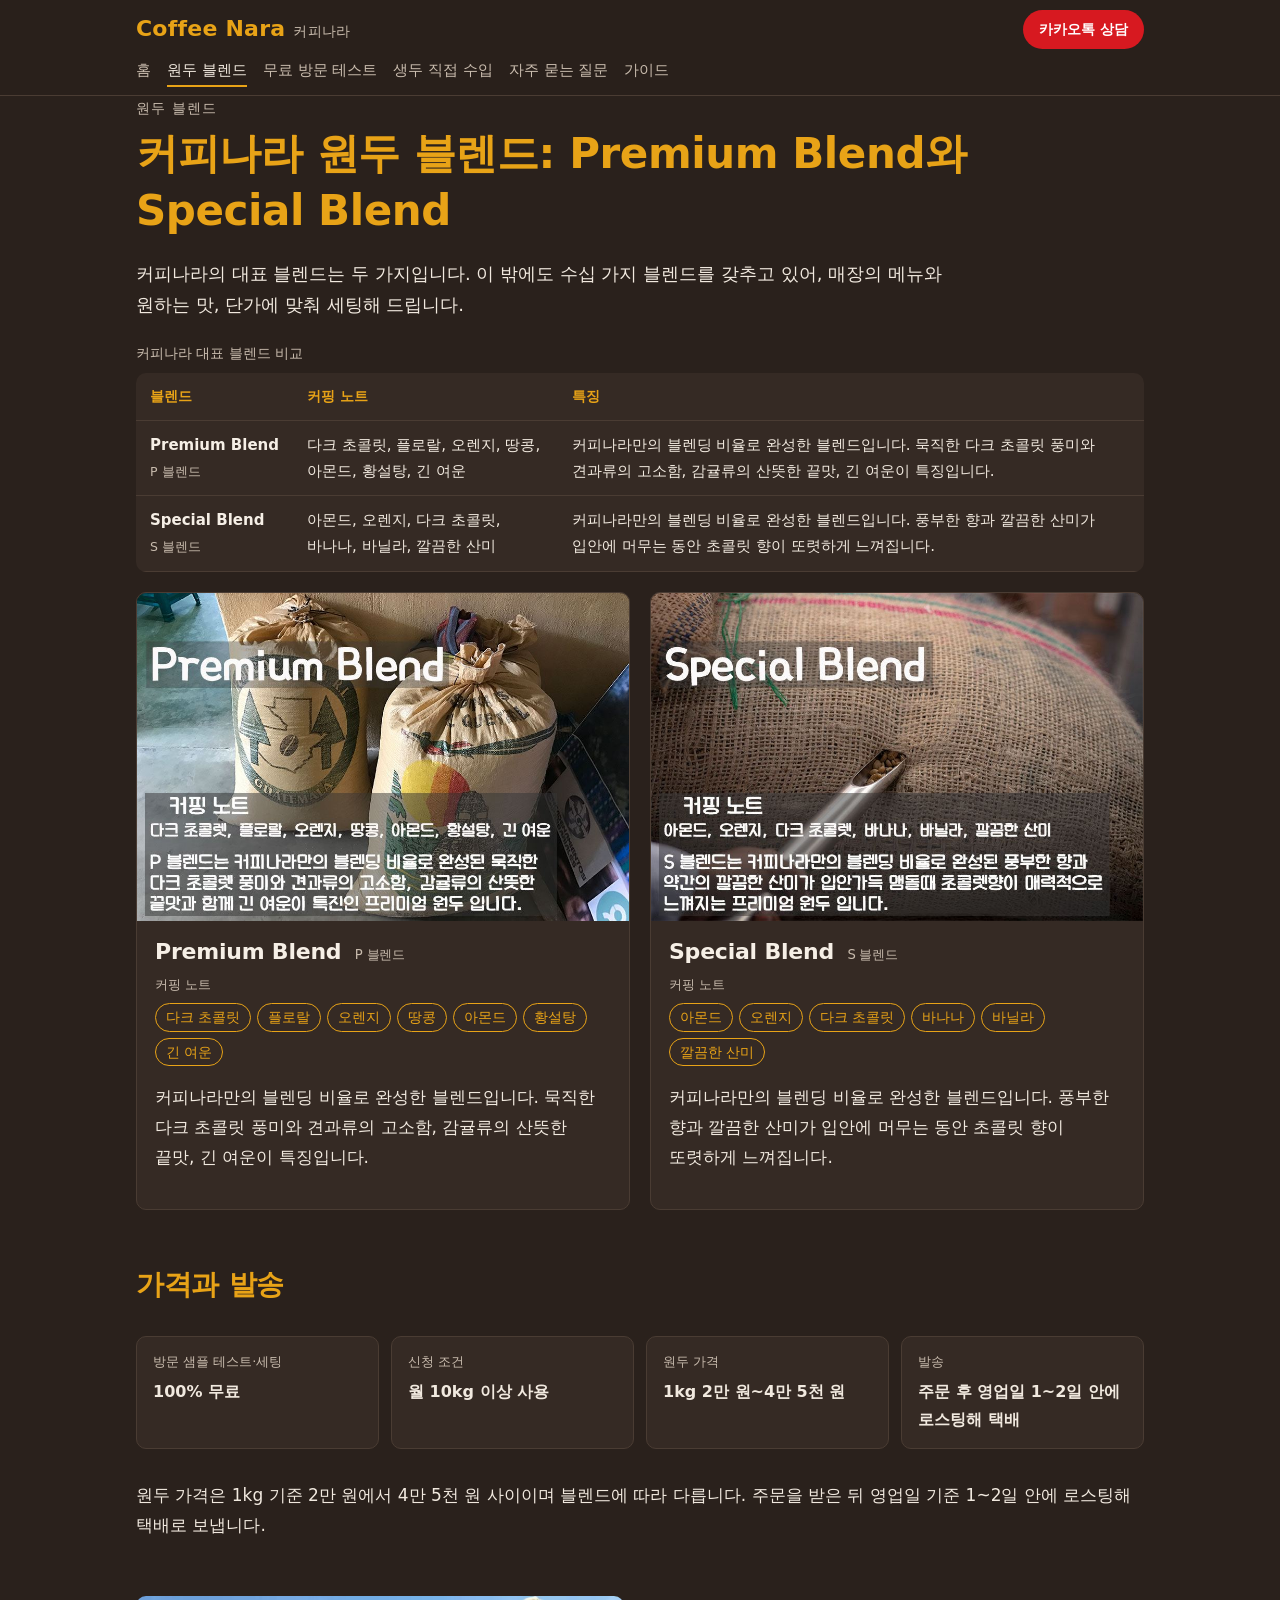
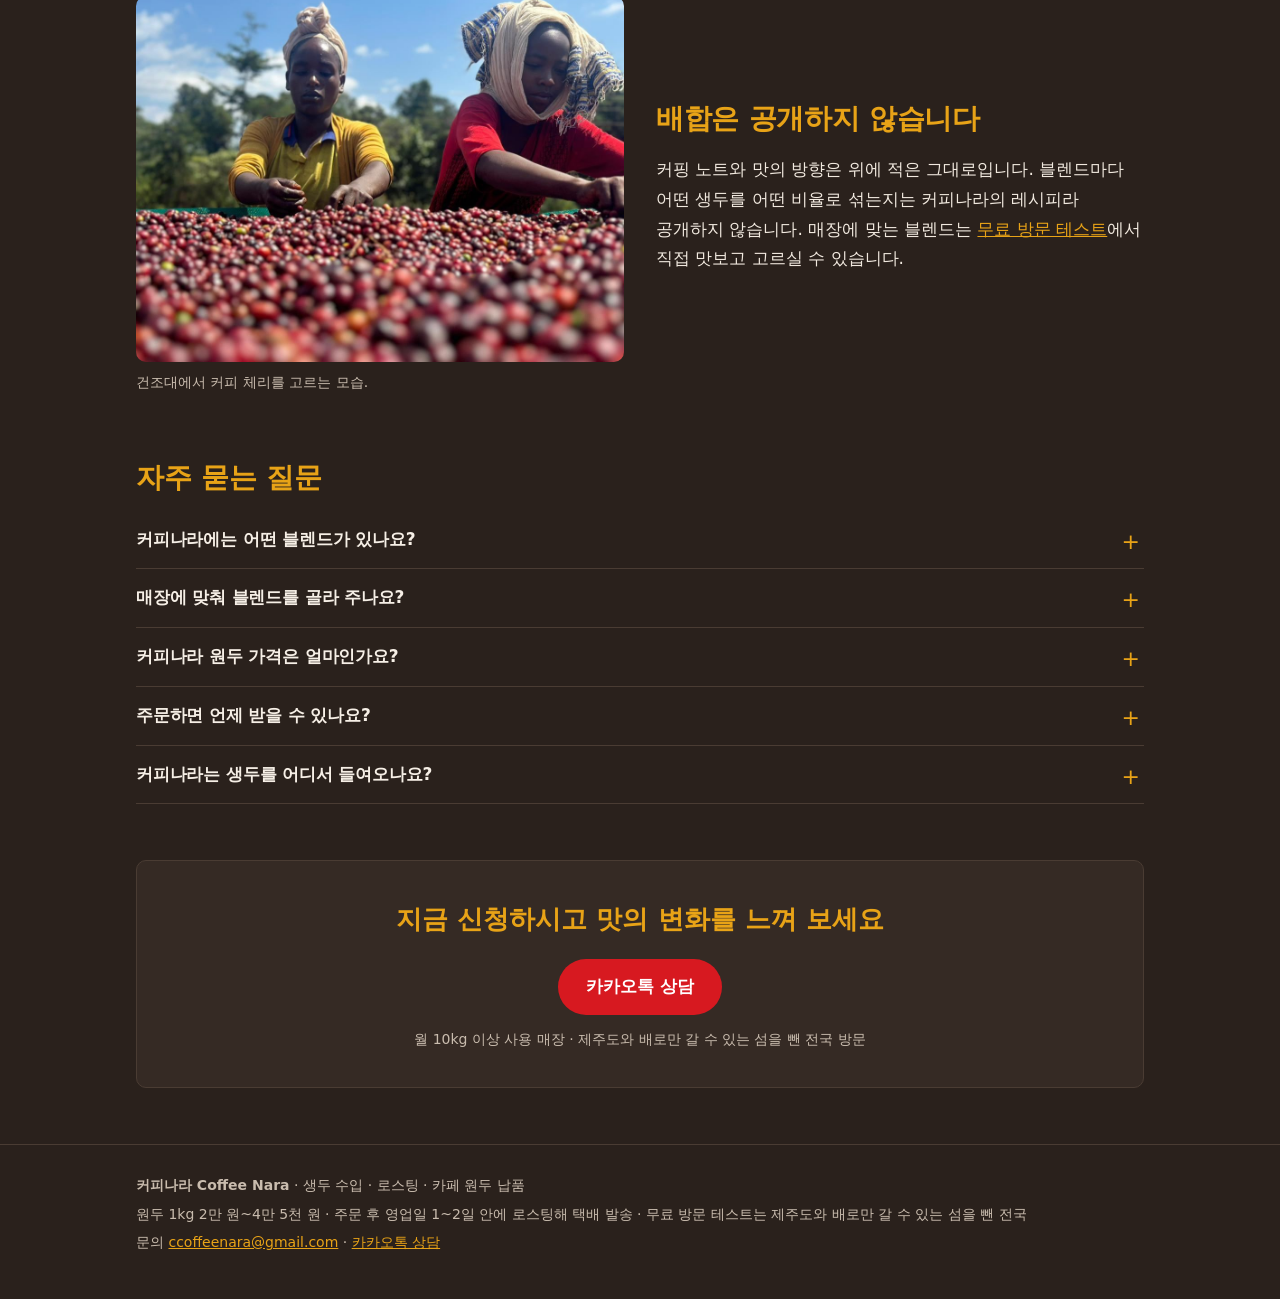
==== commit ed9c7966: "New guide: switching cafe beans (customer reaction, cheap-bean risk, per-store taste, re-dialing gri" ====
--- a/blends/index.html
+++ b/blends/index.html
@@ -36,7 +36,7 @@
    "url": "https://coffeenara.github.io/",
    "logo": "https://coffeenara.github.io/assets/img/og-cover.jpg",
    "email": "ccoffeenara@gmail.com",
-   "description": "생두를 직접 수입하는 회사이자, 그 생두를 로스팅해 카페와 매장에 원두를 납품하는 로스터리. 제주도와 배로만 갈 수 있는 섬을 뺀 전국 매장에 찾아가 무료 샘플 테스트를 진행한다.",
+   "description": "생두를 직접 수입하는 회사이자, 그 생두를 로스팅해 카페와 매장에 원두를 납품하는 로스터리. 제주도와 배로만 갈 수 있는 섬을 뺀 전국 매장에 찾아가 100% 무료로 샘플 테스트와 세팅을 하고, 원두를 납품하는 매장에 무료 커피 교육과 컨설팅을 한다.",
    "areaServed": [
     {
      "@type": "AdministrativeArea",
@@ -173,9 +173,11 @@
     "커피 원두",
     "블렌드 원두",
     "카페 원두 납품",
-    "생두 수입",
     "커피 로스팅",
-    "에스프레소 블렌드"
+    "에스프레소 블렌드",
+    "에스프레소 추출 세팅",
+    "커피 교육",
+    "카페 컨설팅"
    ],
    "contactPoint": {
     "@type": "ContactPoint",
@@ -365,7 +367,7 @@
 <a class="brand" href="/">Coffee Nara<span>커피나라</span></a>
 <a class="btn btn-sm" href="https://open.kakao.com/o/s36juFWi" target="_blank" rel="noopener">카카오톡 상담</a>
 </div>
-<nav class="wrap nav" aria-label="사이트 메뉴"><a href="/">홈</a><a href="/blends/" aria-current="page">원두 블렌드</a><a href="/free-test/">무료 방문 테스트</a><a href="/origin/">생두 직접 수입</a><a href="/faq/">자주 묻는 질문</a><a href="/guide/choose-bean-supplier/">가이드</a></nav>
+<nav class="wrap nav" aria-label="사이트 메뉴"><a href="/">홈</a><a href="/blends/" aria-current="page">원두 블렌드</a><a href="/free-test/">무료 방문 테스트</a><a href="/origin/">생두 직접 수입</a><a href="/faq/">자주 묻는 질문</a><a href="/guide/">가이드</a></nav>
 </header>
 <main class="wrap">
 <p class="eyebrow">원두 블렌드</p>
@@ -399,7 +401,7 @@
 <section>
 <h2>가격과 발송</h2>
 <dl class="facts">
-<div><dt>방문 샘플 테스트</dt><dd>무료</dd></div>
+<div><dt>방문 샘플 테스트·세팅</dt><dd>100% 무료</dd></div>
 <div><dt>신청 조건</dt><dd>월 10kg 이상 사용</dd></div>
 <div><dt>원두 가격</dt><dd>1kg 2만 원~4만 5천 원</dd></div>
 <div><dt>발송</dt><dd>주문 후 영업일 1~2일 안에 로스팅해 택배</dd></div>
--- a/assets/style.css
+++ b/assets/style.css
@@ -112,3 +112,10 @@
   section { margin: 40px 0; }
 }
 figure.narrow { max-width: 420px; }
+main ul:not(.chips):not(.guide-list) { padding-left: 1.2em; }
+main ul:not(.chips):not(.guide-list) li { margin: 4px 0; }
+.guide-list { list-style: none; padding: 0; margin: 24px 0; display: grid; gap: 12px; }
+.guide-list li { background: var(--bg-2); border: 1px solid var(--line); border-radius: var(--radius); padding: 16px 18px; }
+.guide-list a { color: var(--paper); text-decoration: none; font-size: 18px; }
+.guide-list a:hover { color: var(--gold); }
+.guide-list span { display: block; color: var(--muted); font-size: 14px; margin-top: 4px; }
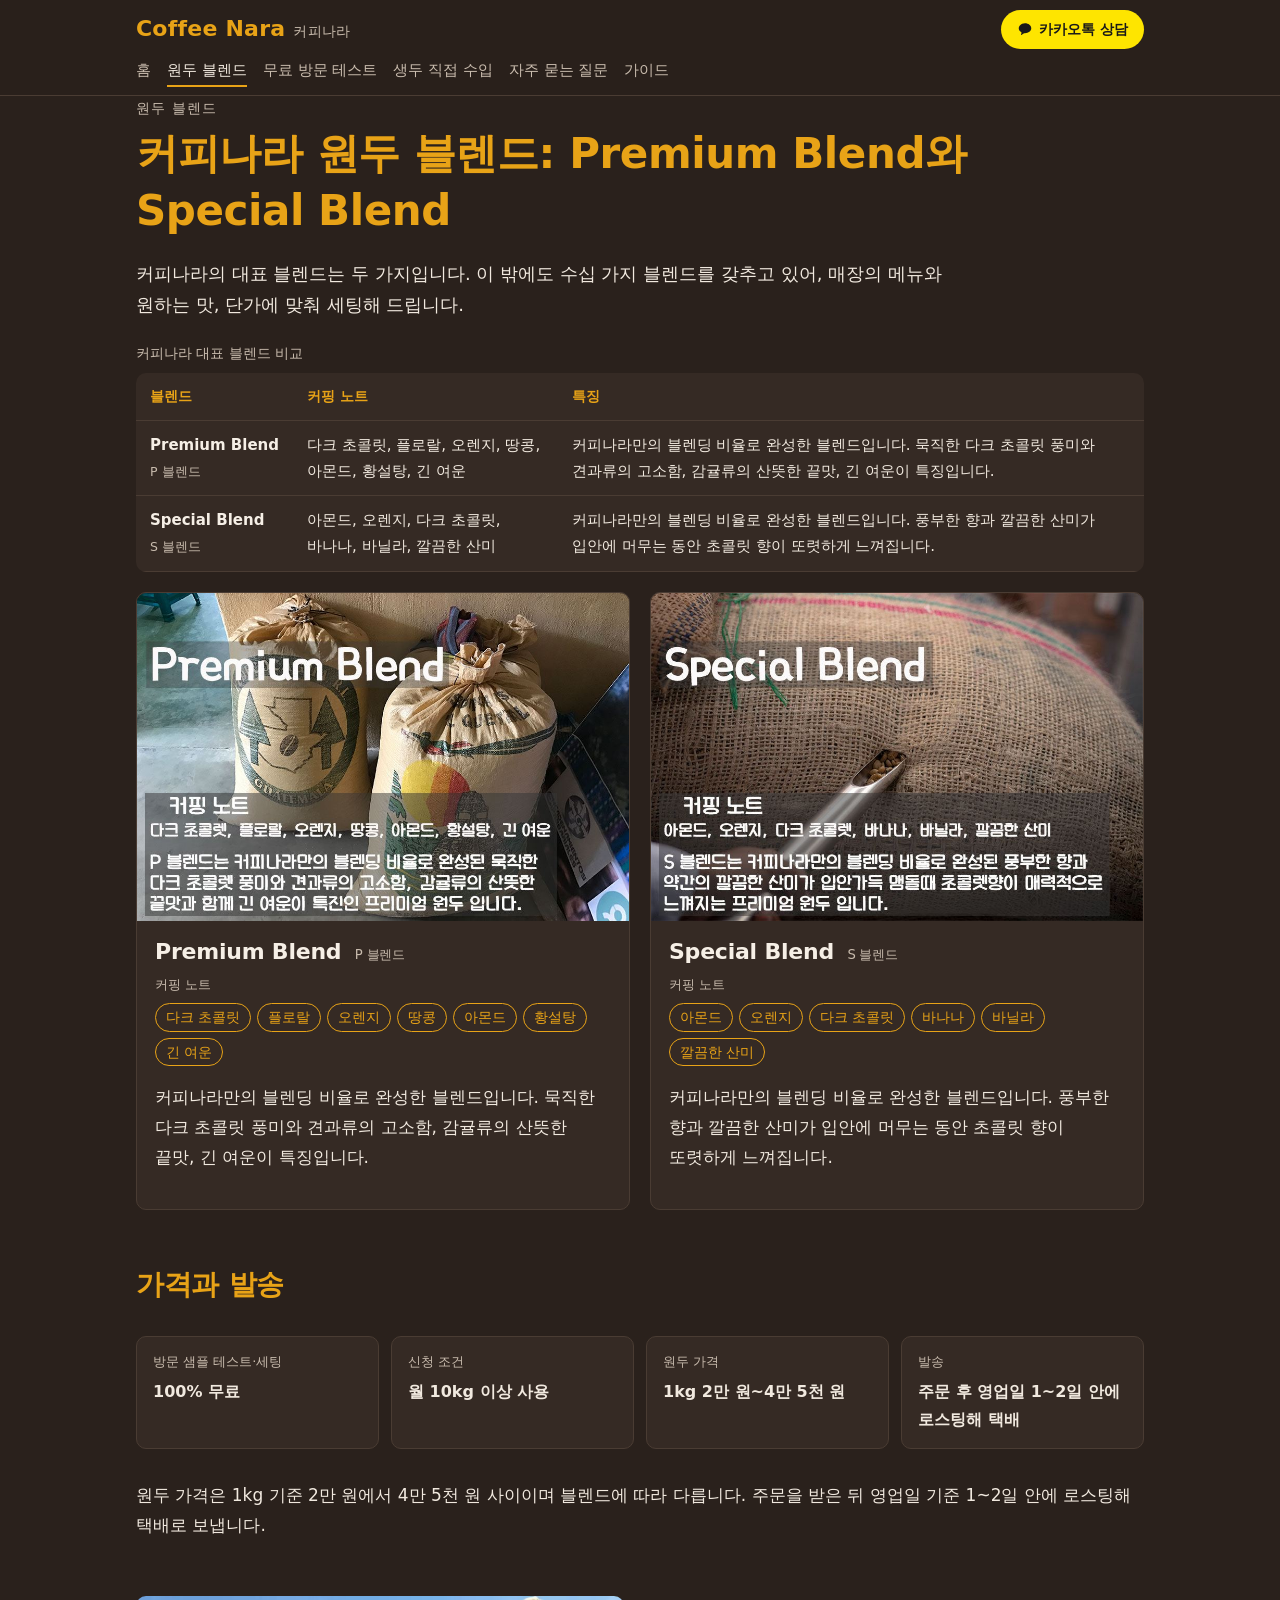
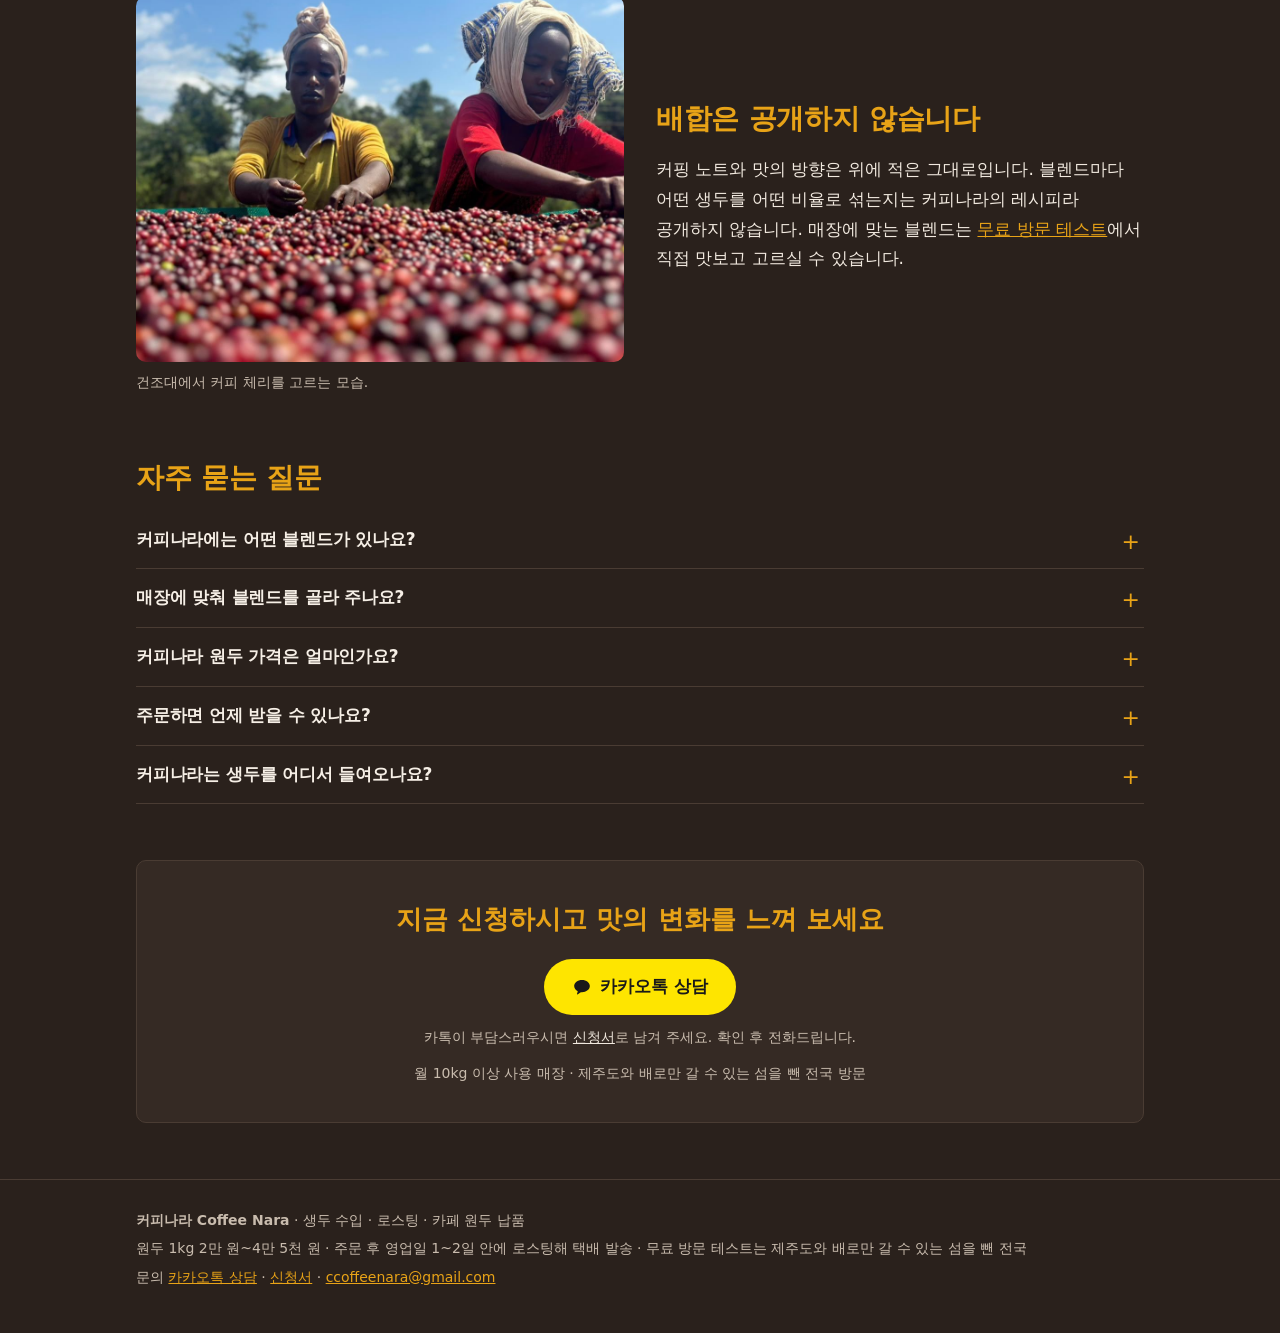
==== commit 44a429a4: "Kakao-yellow talk buttons with a speech-bubble icon; Tally form kept as a secondary 'leave a request" ====
--- a/blends/index.html
+++ b/blends/index.html
@@ -36,7 +36,7 @@
    "url": "https://coffeenara.github.io/",
    "logo": "https://coffeenara.github.io/assets/img/og-cover.jpg",
    "email": "ccoffeenara@gmail.com",
-   "description": "생두를 직접 수입하는 회사이자, 그 생두를 로스팅해 카페와 매장에 원두를 납품하는 로스터리. 제주도와 배로만 갈 수 있는 섬을 뺀 전국 매장에 찾아가 100% 무료로 샘플 테스트와 세팅을 하고, 원두를 납품하는 매장에 무료 커피 교육과 컨설팅을 한다.",
+   "description": "생두를 직접 수입하는 회사이자, 그 생두를 로스팅해 카페와 매장에 원두를 납품하는 로스터리. 제주도와 배로만 갈 수 있는 섬을 뺀 전국 매장에 찾아가 100% 무료로 샘플 테스트와 세팅을 하고, 원두를 납품하는 매장에 무료 커피 교육과 컨설팅을 한다. 방문 테스트와 교육은 20년 이상 로스팅, 15년 이상 커피 교육 경력의 담당자가 직접 맡는다.",
    "areaServed": [
     {
      "@type": "AdministrativeArea",
@@ -365,7 +365,7 @@
 <header class="site-header">
 <div class="wrap header-in">
 <a class="brand" href="/">Coffee Nara<span>커피나라</span></a>
-<a class="btn btn-sm" href="https://open.kakao.com/o/s36juFWi" target="_blank" rel="noopener">카카오톡 상담</a>
+<a class="btn btn-talk btn-sm" href="https://open.kakao.com/o/s36juFWi" target="_blank" rel="noopener"><svg class="talk-ico" viewBox="0 0 24 24" aria-hidden="true" focusable="false"><path d="M12 3.5C6.8 3.5 2.6 6.8 2.6 10.9c0 2.6 1.7 4.9 4.3 6.2l-.9 3.4c-.1.3.3.6.6.4l4-2.7c.5.1.9.1 1.4.1 5.2 0 9.4-3.3 9.4-7.4S17.2 3.5 12 3.5z"/></svg><span>카카오톡 상담</span></a>
 </div>
 <nav class="wrap nav" aria-label="사이트 메뉴"><a href="/">홈</a><a href="/blends/" aria-current="page">원두 블렌드</a><a href="/free-test/">무료 방문 테스트</a><a href="/origin/">생두 직접 수입</a><a href="/faq/">자주 묻는 질문</a><a href="/guide/">가이드</a></nav>
 </header>
@@ -417,13 +417,13 @@
 매장에 맞는 블렌드는 <a href="/free-test/">무료 방문 테스트</a>에서 직접 맛보고 고르실 수 있습니다.</p>
 </div>
 </section>
-<section class="faq" aria-labelledby="faq-h"><h2 id="faq-h">자주 묻는 질문</h2><details class="faq-item"><summary><h3>커피나라에는 어떤 블렌드가 있나요?</h3></summary><p>대표 블렌드는 Premium Blend와 Special Blend입니다. Premium Blend는 다크 초콜릿, 플로랄, 오렌지, 땅콩, 아몬드, 황설탕, 긴 여운이 커핑 노트이고, Special Blend는 아몬드, 오렌지, 다크 초콜릿, 바나나, 바닐라, 깔끔한 산미가 커핑 노트입니다. 이 밖에도 수십 가지 블렌드를 갖추고 있습니다.</p></details><details class="faq-item"><summary><h3>매장에 맞춰 블렌드를 골라 주나요?</h3></summary><p>네. 커피나라는 대표 블렌드 외에도 수십 가지 블렌드를 갖추고 있어, 매장의 메뉴와 원하는 맛, 단가에 맞춰 원두를 세팅해 드립니다.</p></details><details class="faq-item"><summary><h3>커피나라 원두 가격은 얼마인가요?</h3></summary><p>커피나라 원두는 1kg 기준 2만 원에서 4만 5천 원 사이입니다. 블렌드에 따라 가격이 다르며, 방문 테스트 때 매장의 목표 단가에 맞춰 제안해 드립니다.</p></details><details class="faq-item"><summary><h3>주문하면 언제 받을 수 있나요?</h3></summary><p>주문을 받은 뒤 영업일 기준 1~2일 안에 로스팅해 택배로 보냅니다. 주문에 맞춰 볶은 원두를 받게 됩니다.</p></details><details class="faq-item"><summary><h3>커피나라는 생두를 어디서 들여오나요?</h3></summary><p>커피나라는 생두를 직접 수입하는 회사입니다. 케냐, 과테말라, 에티오피아의 농장과 가공소, 수출 창고를 직접 찾아가 생두를 보고 커핑합니다. 블렌드별 배합 비율과 원산지 구성은 공개하지 않습니다.</p></details></section><section class="cta"><p class="cta-lead">지금 신청하시고 맛의 변화를 느껴 보세요</p><a class="btn" href="https://open.kakao.com/o/s36juFWi" target="_blank" rel="noopener">카카오톡 상담</a><p class="cta-sub">월 10kg 이상 사용 매장 · 제주도와 배로만 갈 수 있는 섬을 뺀 전국 방문</p></section>
+<section class="faq" aria-labelledby="faq-h"><h2 id="faq-h">자주 묻는 질문</h2><details class="faq-item"><summary><h3>커피나라에는 어떤 블렌드가 있나요?</h3></summary><p>대표 블렌드는 Premium Blend와 Special Blend입니다. Premium Blend는 다크 초콜릿, 플로랄, 오렌지, 땅콩, 아몬드, 황설탕, 긴 여운이 커핑 노트이고, Special Blend는 아몬드, 오렌지, 다크 초콜릿, 바나나, 바닐라, 깔끔한 산미가 커핑 노트입니다. 이 밖에도 수십 가지 블렌드를 갖추고 있습니다.</p></details><details class="faq-item"><summary><h3>매장에 맞춰 블렌드를 골라 주나요?</h3></summary><p>네. 커피나라는 대표 블렌드 외에도 수십 가지 블렌드를 갖추고 있어, 매장의 메뉴와 원하는 맛, 단가에 맞춰 원두를 세팅해 드립니다.</p></details><details class="faq-item"><summary><h3>커피나라 원두 가격은 얼마인가요?</h3></summary><p>커피나라 원두는 1kg 기준 2만 원에서 4만 5천 원 사이입니다. 블렌드에 따라 가격이 다르며, 방문 테스트 때 매장의 목표 단가에 맞춰 제안해 드립니다.</p></details><details class="faq-item"><summary><h3>주문하면 언제 받을 수 있나요?</h3></summary><p>주문을 받은 뒤 영업일 기준 1~2일 안에 로스팅해 택배로 보냅니다. 주문에 맞춰 볶은 원두를 받게 됩니다.</p></details><details class="faq-item"><summary><h3>커피나라는 생두를 어디서 들여오나요?</h3></summary><p>커피나라는 생두를 직접 수입하는 회사입니다. 케냐, 과테말라, 에티오피아의 농장과 가공소, 수출 창고를 직접 찾아가 생두를 보고 커핑합니다. 블렌드별 배합 비율과 원산지 구성은 공개하지 않습니다.</p></details></section><section class="cta"><p class="cta-lead">지금 신청하시고 맛의 변화를 느껴 보세요</p><a class="btn btn-talk" href="https://open.kakao.com/o/s36juFWi" target="_blank" rel="noopener"><svg class="talk-ico" viewBox="0 0 24 24" aria-hidden="true" focusable="false"><path d="M12 3.5C6.8 3.5 2.6 6.8 2.6 10.9c0 2.6 1.7 4.9 4.3 6.2l-.9 3.4c-.1.3.3.6.6.4l4-2.7c.5.1.9.1 1.4.1 5.2 0 9.4-3.3 9.4-7.4S17.2 3.5 12 3.5z"/></svg><span>카카오톡 상담</span></a><p class="cta-alt">카톡이 부담스러우시면 <a href="https://tally.so/r/nPqB0V" target="_blank" rel="noopener">신청서</a>로 남겨 주세요. 확인 후 전화드립니다.</p><p class="cta-sub">월 10kg 이상 사용 매장 · 제주도와 배로만 갈 수 있는 섬을 뺀 전국 방문</p></section>
 </main>
 <footer class="site-footer">
 <div class="wrap">
 <p><strong>커피나라 Coffee Nara</strong> · 생두 수입 · 로스팅 · 카페 원두 납품</p>
 <p>원두 1kg 2만 원~4만 5천 원 · 주문 후 영업일 1~2일 안에 로스팅해 택배 발송 · 무료 방문 테스트는 제주도와 배로만 갈 수 있는 섬을 뺀 전국</p>
-<p>문의 <a href="mailto:ccoffeenara@gmail.com">ccoffeenara@gmail.com</a> · <a href="https://open.kakao.com/o/s36juFWi" target="_blank" rel="noopener">카카오톡 상담</a></p>
+<p>문의 <a href="https://open.kakao.com/o/s36juFWi" target="_blank" rel="noopener">카카오톡 상담</a> · <a href="https://tally.so/r/nPqB0V" target="_blank" rel="noopener">신청서</a> · <a href="mailto:ccoffeenara@gmail.com">ccoffeenara@gmail.com</a></p>
 </div>
 </footer>
 </body>
--- a/assets/style.css
+++ b/assets/style.css
@@ -119,3 +119,10 @@
 .guide-list a { color: var(--paper); text-decoration: none; font-size: 18px; }
 .guide-list a:hover { color: var(--gold); }
 .guide-list span { display: block; color: var(--muted); font-size: 14px; margin-top: 4px; }
+.btn-talk { background: #fee500; color: #191919; display: inline-flex; align-items: center; gap: 8px; }
+.btn-talk:hover { filter: brightness(.96); }
+.talk-ico { width: 20px; height: 20px; fill: #191919; flex: none; }
+.btn-sm .talk-ico { width: 16px; height: 16px; }
+.btn-sm.btn-talk { gap: 6px; }
+.hero-alt, .cta-alt { color: var(--muted); font-size: 14px; margin: 10px 0 0; }
+.hero-alt a, .cta-alt a { color: var(--ink); }
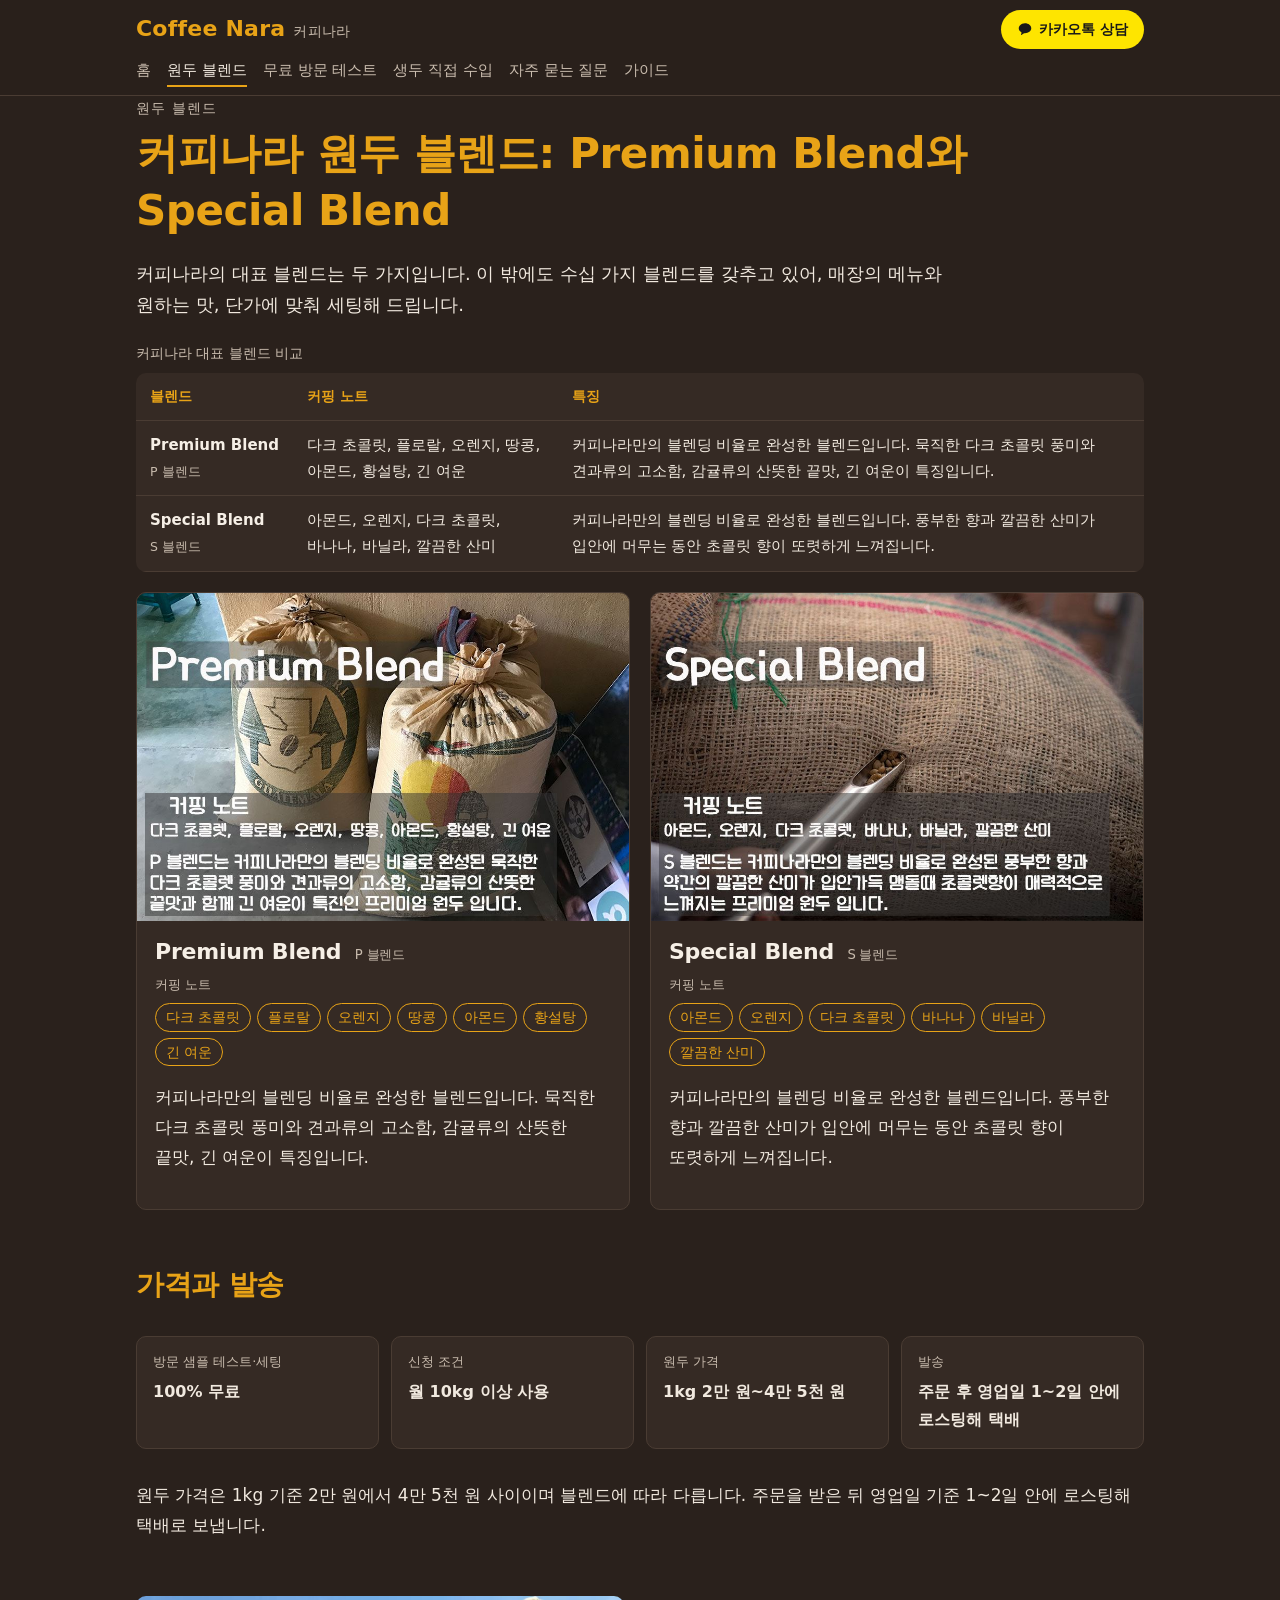
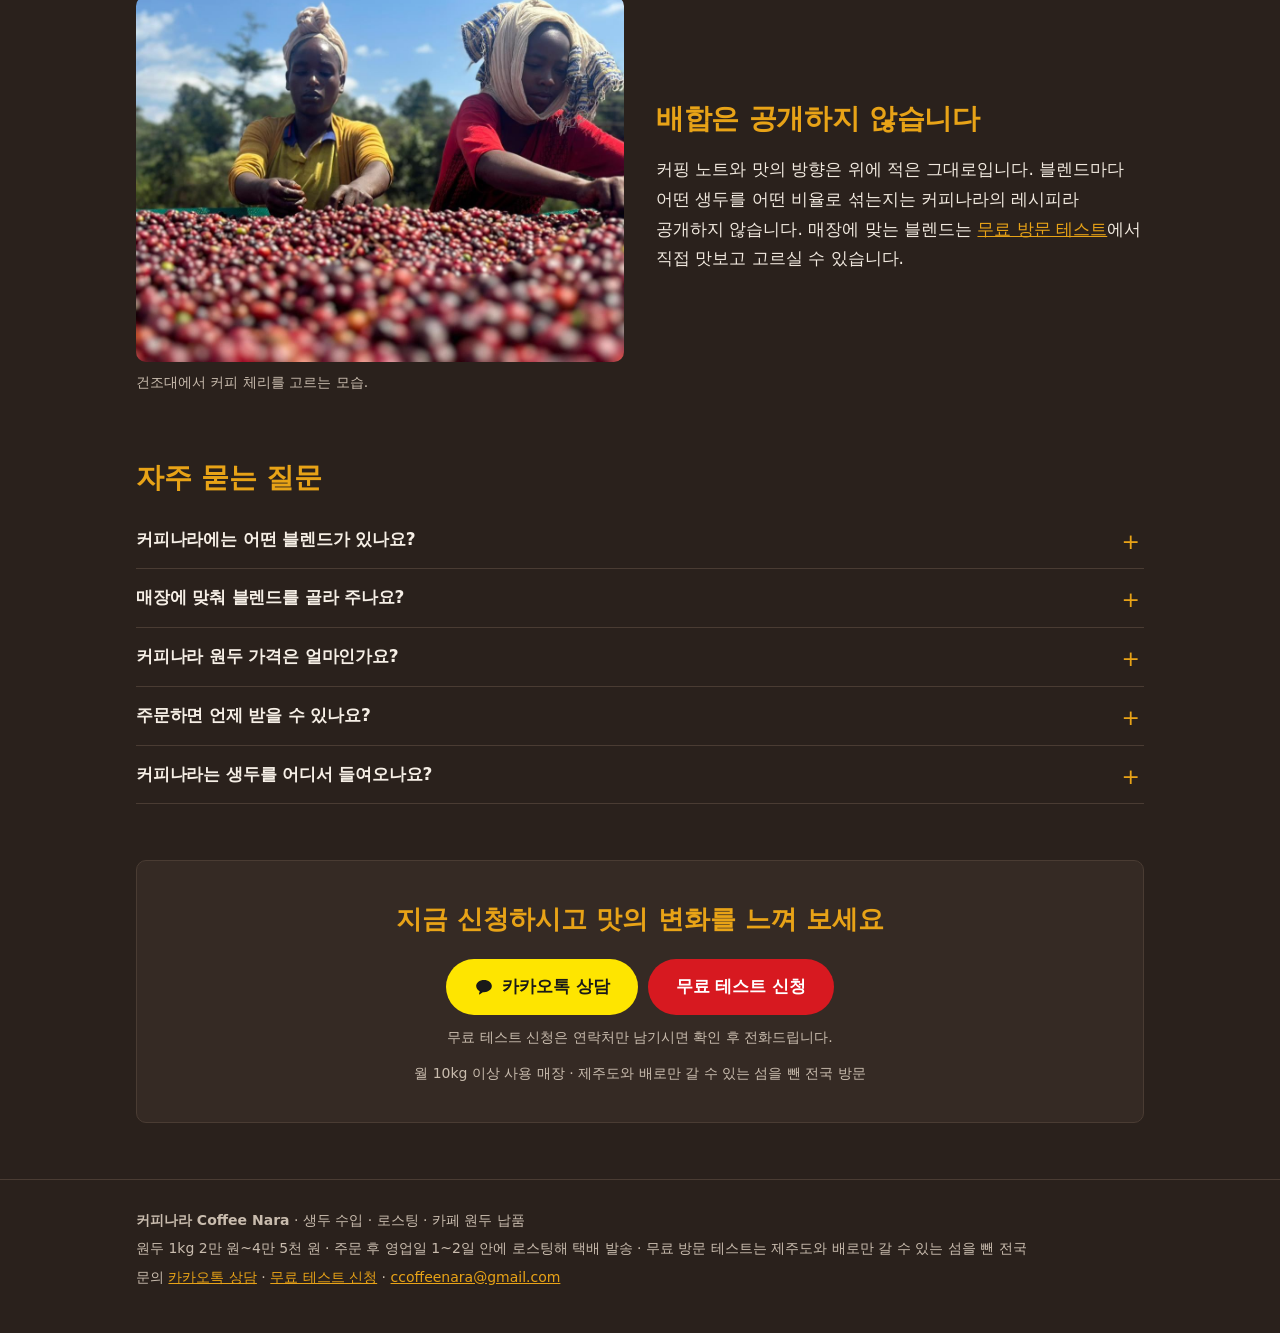
==== commit b5e36724: "Show a red 'free test request' button (Tally) next to the yellow Kakao button in the hero and CTA; f" ====
--- a/blends/index.html
+++ b/blends/index.html
@@ -417,13 +417,13 @@
 매장에 맞는 블렌드는 <a href="/free-test/">무료 방문 테스트</a>에서 직접 맛보고 고르실 수 있습니다.</p>
 </div>
 </section>
-<section class="faq" aria-labelledby="faq-h"><h2 id="faq-h">자주 묻는 질문</h2><details class="faq-item"><summary><h3>커피나라에는 어떤 블렌드가 있나요?</h3></summary><p>대표 블렌드는 Premium Blend와 Special Blend입니다. Premium Blend는 다크 초콜릿, 플로랄, 오렌지, 땅콩, 아몬드, 황설탕, 긴 여운이 커핑 노트이고, Special Blend는 아몬드, 오렌지, 다크 초콜릿, 바나나, 바닐라, 깔끔한 산미가 커핑 노트입니다. 이 밖에도 수십 가지 블렌드를 갖추고 있습니다.</p></details><details class="faq-item"><summary><h3>매장에 맞춰 블렌드를 골라 주나요?</h3></summary><p>네. 커피나라는 대표 블렌드 외에도 수십 가지 블렌드를 갖추고 있어, 매장의 메뉴와 원하는 맛, 단가에 맞춰 원두를 세팅해 드립니다.</p></details><details class="faq-item"><summary><h3>커피나라 원두 가격은 얼마인가요?</h3></summary><p>커피나라 원두는 1kg 기준 2만 원에서 4만 5천 원 사이입니다. 블렌드에 따라 가격이 다르며, 방문 테스트 때 매장의 목표 단가에 맞춰 제안해 드립니다.</p></details><details class="faq-item"><summary><h3>주문하면 언제 받을 수 있나요?</h3></summary><p>주문을 받은 뒤 영업일 기준 1~2일 안에 로스팅해 택배로 보냅니다. 주문에 맞춰 볶은 원두를 받게 됩니다.</p></details><details class="faq-item"><summary><h3>커피나라는 생두를 어디서 들여오나요?</h3></summary><p>커피나라는 생두를 직접 수입하는 회사입니다. 케냐, 과테말라, 에티오피아의 농장과 가공소, 수출 창고를 직접 찾아가 생두를 보고 커핑합니다. 블렌드별 배합 비율과 원산지 구성은 공개하지 않습니다.</p></details></section><section class="cta"><p class="cta-lead">지금 신청하시고 맛의 변화를 느껴 보세요</p><a class="btn btn-talk" href="https://open.kakao.com/o/s36juFWi" target="_blank" rel="noopener"><svg class="talk-ico" viewBox="0 0 24 24" aria-hidden="true" focusable="false"><path d="M12 3.5C6.8 3.5 2.6 6.8 2.6 10.9c0 2.6 1.7 4.9 4.3 6.2l-.9 3.4c-.1.3.3.6.6.4l4-2.7c.5.1.9.1 1.4.1 5.2 0 9.4-3.3 9.4-7.4S17.2 3.5 12 3.5z"/></svg><span>카카오톡 상담</span></a><p class="cta-alt">카톡이 부담스러우시면 <a href="https://tally.so/r/nPqB0V" target="_blank" rel="noopener">신청서</a>로 남겨 주세요. 확인 후 전화드립니다.</p><p class="cta-sub">월 10kg 이상 사용 매장 · 제주도와 배로만 갈 수 있는 섬을 뺀 전국 방문</p></section>
+<section class="faq" aria-labelledby="faq-h"><h2 id="faq-h">자주 묻는 질문</h2><details class="faq-item"><summary><h3>커피나라에는 어떤 블렌드가 있나요?</h3></summary><p>대표 블렌드는 Premium Blend와 Special Blend입니다. Premium Blend는 다크 초콜릿, 플로랄, 오렌지, 땅콩, 아몬드, 황설탕, 긴 여운이 커핑 노트이고, Special Blend는 아몬드, 오렌지, 다크 초콜릿, 바나나, 바닐라, 깔끔한 산미가 커핑 노트입니다. 이 밖에도 수십 가지 블렌드를 갖추고 있습니다.</p></details><details class="faq-item"><summary><h3>매장에 맞춰 블렌드를 골라 주나요?</h3></summary><p>네. 커피나라는 대표 블렌드 외에도 수십 가지 블렌드를 갖추고 있어, 매장의 메뉴와 원하는 맛, 단가에 맞춰 원두를 세팅해 드립니다.</p></details><details class="faq-item"><summary><h3>커피나라 원두 가격은 얼마인가요?</h3></summary><p>커피나라 원두는 1kg 기준 2만 원에서 4만 5천 원 사이입니다. 블렌드에 따라 가격이 다르며, 방문 테스트 때 매장의 목표 단가에 맞춰 제안해 드립니다.</p></details><details class="faq-item"><summary><h3>주문하면 언제 받을 수 있나요?</h3></summary><p>주문을 받은 뒤 영업일 기준 1~2일 안에 로스팅해 택배로 보냅니다. 주문에 맞춰 볶은 원두를 받게 됩니다.</p></details><details class="faq-item"><summary><h3>커피나라는 생두를 어디서 들여오나요?</h3></summary><p>커피나라는 생두를 직접 수입하는 회사입니다. 케냐, 과테말라, 에티오피아의 농장과 가공소, 수출 창고를 직접 찾아가 생두를 보고 커핑합니다. 블렌드별 배합 비율과 원산지 구성은 공개하지 않습니다.</p></details></section><section class="cta"><p class="cta-lead">지금 신청하시고 맛의 변화를 느껴 보세요</p><div class="btn-row"><a class="btn btn-talk" href="https://open.kakao.com/o/s36juFWi" target="_blank" rel="noopener"><svg class="talk-ico" viewBox="0 0 24 24" aria-hidden="true" focusable="false"><path d="M12 3.5C6.8 3.5 2.6 6.8 2.6 10.9c0 2.6 1.7 4.9 4.3 6.2l-.9 3.4c-.1.3.3.6.6.4l4-2.7c.5.1.9.1 1.4.1 5.2 0 9.4-3.3 9.4-7.4S17.2 3.5 12 3.5z"/></svg><span>카카오톡 상담</span></a><a class="btn btn-form" href="https://tally.so/r/nPqB0V" target="_blank" rel="noopener">무료 테스트 신청</a></div><p class="cta-alt">무료 테스트 신청은 연락처만 남기시면 확인 후 전화드립니다.</p><p class="cta-sub">월 10kg 이상 사용 매장 · 제주도와 배로만 갈 수 있는 섬을 뺀 전국 방문</p></section>
 </main>
 <footer class="site-footer">
 <div class="wrap">
 <p><strong>커피나라 Coffee Nara</strong> · 생두 수입 · 로스팅 · 카페 원두 납품</p>
 <p>원두 1kg 2만 원~4만 5천 원 · 주문 후 영업일 1~2일 안에 로스팅해 택배 발송 · 무료 방문 테스트는 제주도와 배로만 갈 수 있는 섬을 뺀 전국</p>
-<p>문의 <a href="https://open.kakao.com/o/s36juFWi" target="_blank" rel="noopener">카카오톡 상담</a> · <a href="https://tally.so/r/nPqB0V" target="_blank" rel="noopener">신청서</a> · <a href="mailto:ccoffeenara@gmail.com">ccoffeenara@gmail.com</a></p>
+<p>문의 <a href="https://open.kakao.com/o/s36juFWi" target="_blank" rel="noopener">카카오톡 상담</a> · <a href="https://tally.so/r/nPqB0V" target="_blank" rel="noopener">무료 테스트 신청</a> · <a href="mailto:ccoffeenara@gmail.com">ccoffeenara@gmail.com</a></p>
 </div>
 </footer>
 </body>
--- a/assets/style.css
+++ b/assets/style.css
@@ -126,3 +126,6 @@
 .btn-sm.btn-talk { gap: 6px; }
 .hero-alt, .cta-alt { color: var(--muted); font-size: 14px; margin: 10px 0 0; }
 .hero-alt a, .cta-alt a { color: var(--ink); }
+.btn-row { display: flex; flex-wrap: wrap; gap: 10px; align-items: center; }
+.cta .btn-row { justify-content: center; }
+.btn-form { background: var(--red); color: #fff; }
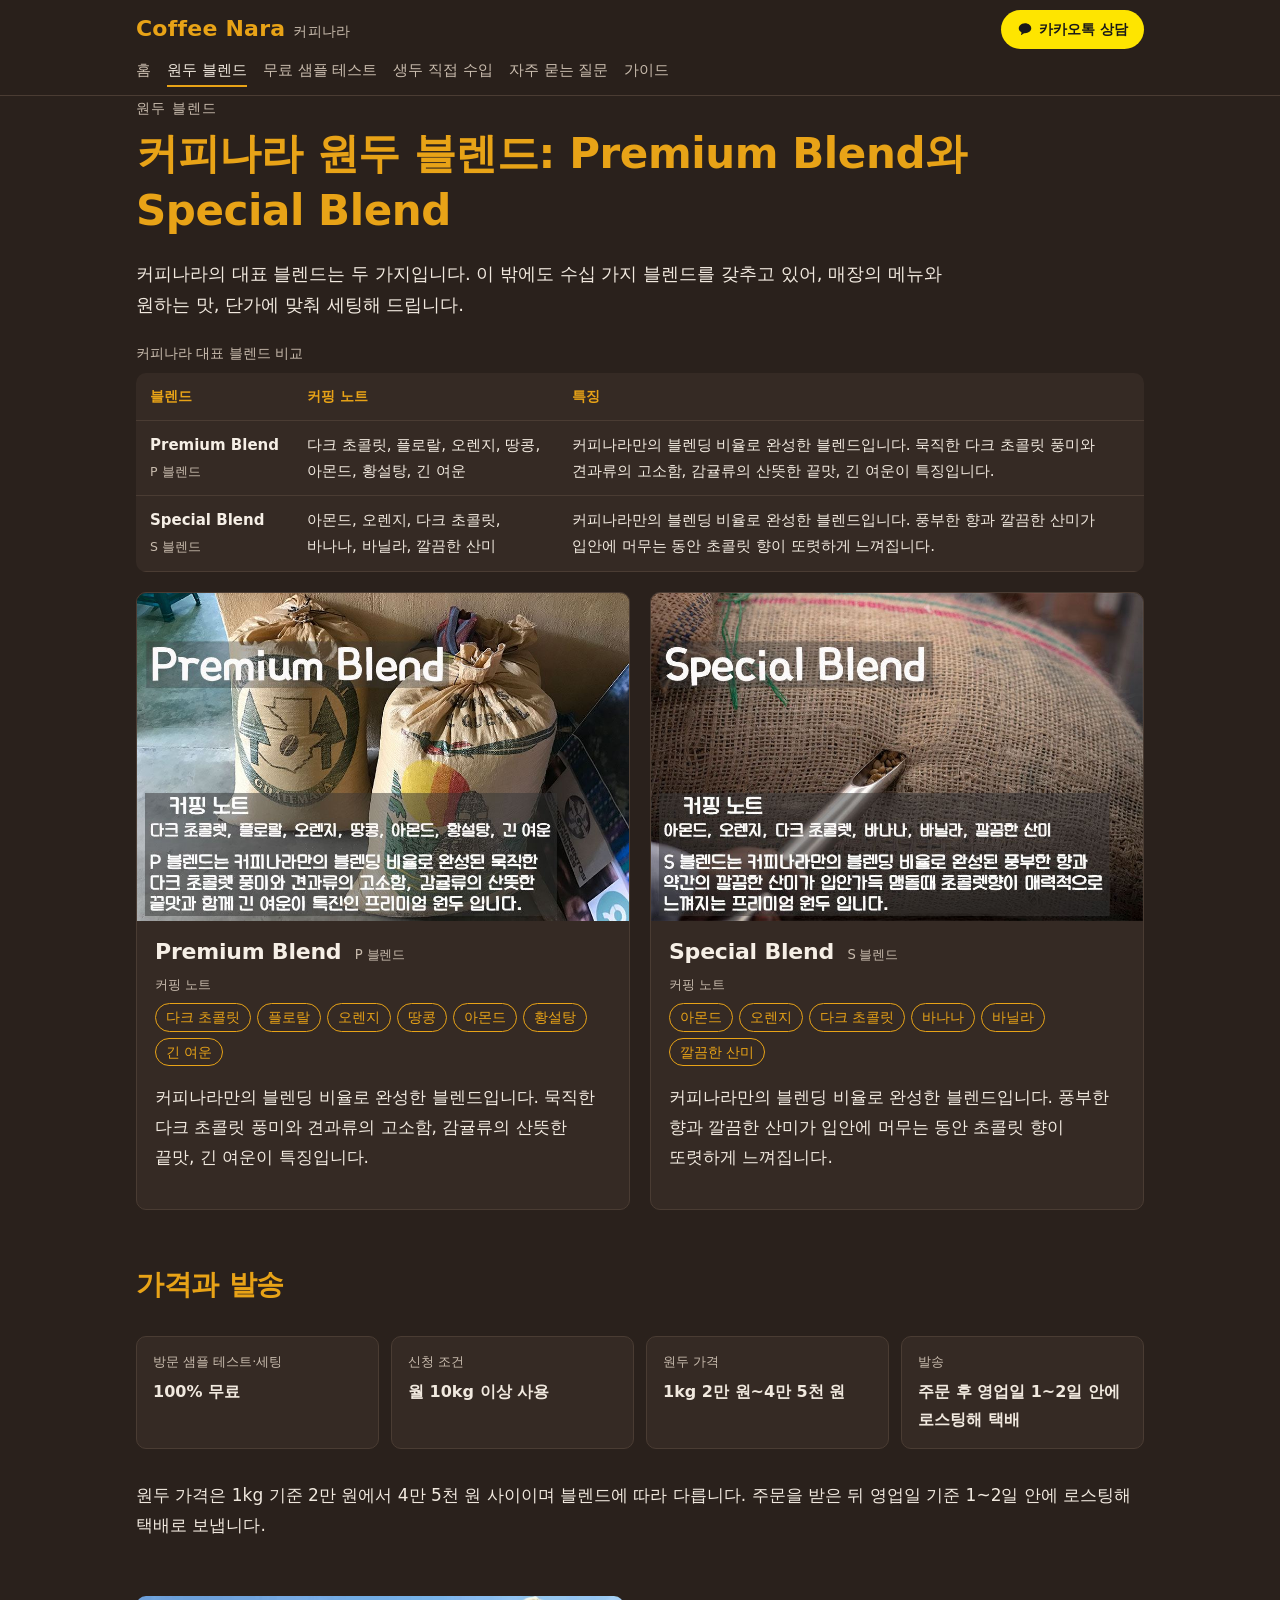
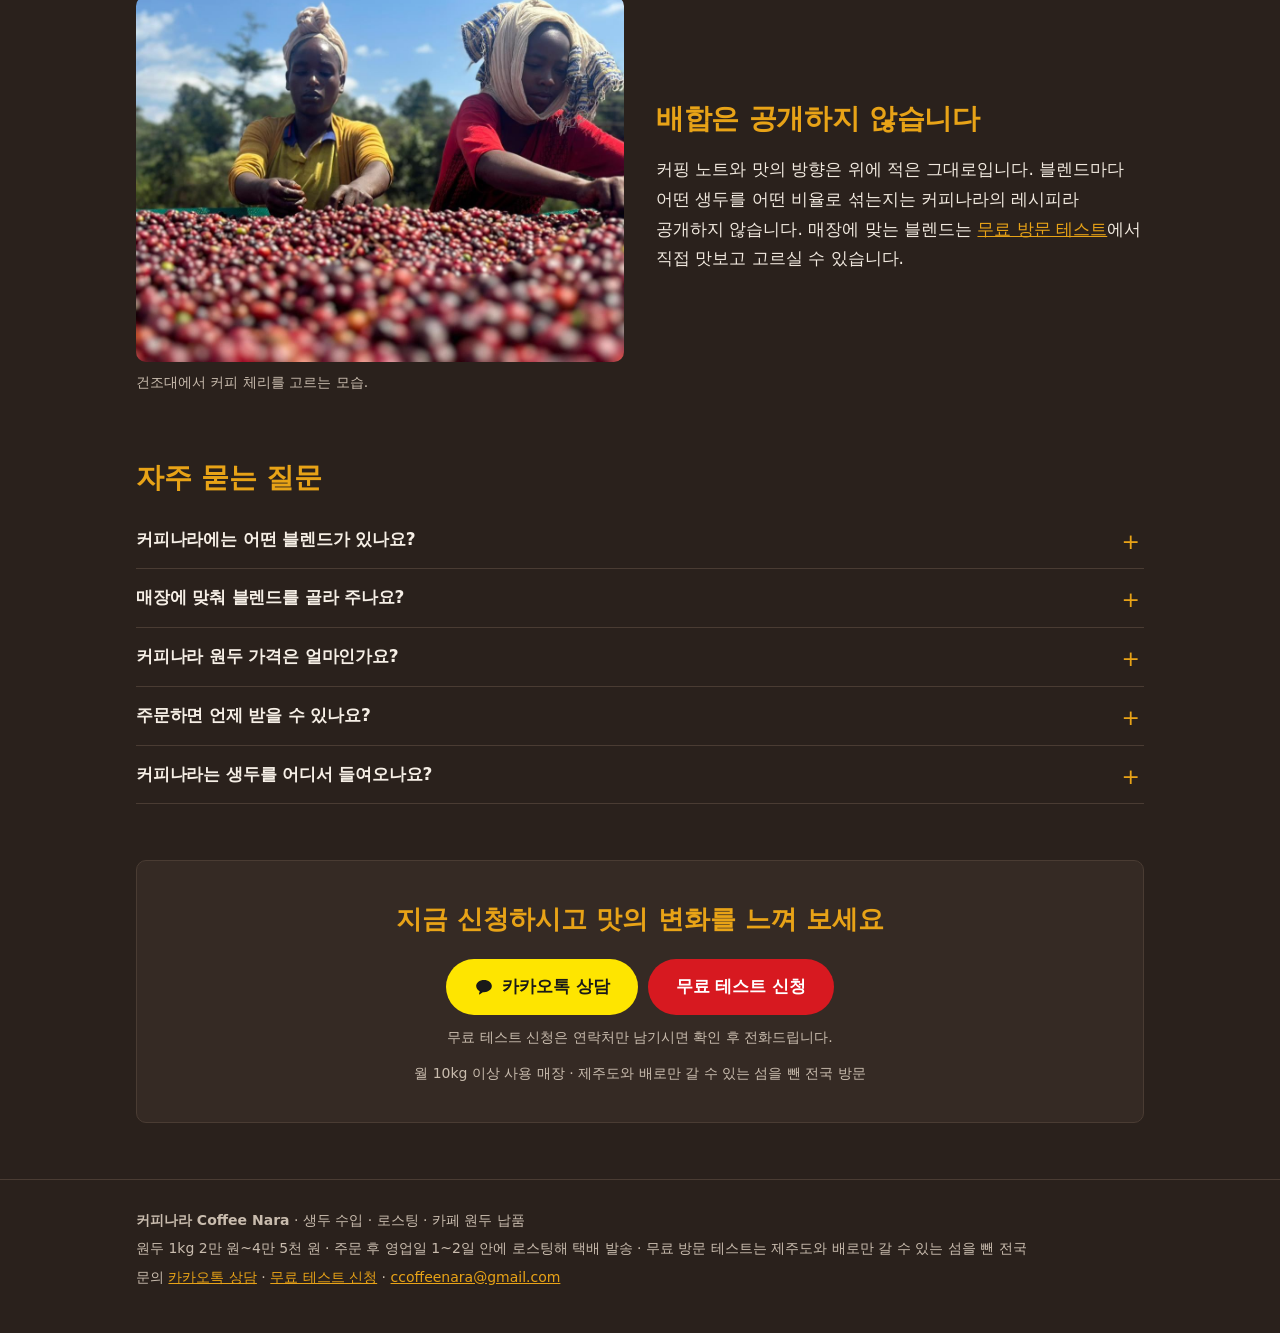
==== commit 0deadd1d: "Target 'free bean sample' searches: home and free-test titles, H1, descriptions, nav label, Service " ====
--- a/blends/index.html
+++ b/blends/index.html
@@ -367,7 +367,7 @@
 <a class="brand" href="/">Coffee Nara<span>커피나라</span></a>
 <a class="btn btn-talk btn-sm" href="https://open.kakao.com/o/s36juFWi" target="_blank" rel="noopener"><svg class="talk-ico" viewBox="0 0 24 24" aria-hidden="true" focusable="false"><path d="M12 3.5C6.8 3.5 2.6 6.8 2.6 10.9c0 2.6 1.7 4.9 4.3 6.2l-.9 3.4c-.1.3.3.6.6.4l4-2.7c.5.1.9.1 1.4.1 5.2 0 9.4-3.3 9.4-7.4S17.2 3.5 12 3.5z"/></svg><span>카카오톡 상담</span></a>
 </div>
-<nav class="wrap nav" aria-label="사이트 메뉴"><a href="/">홈</a><a href="/blends/" aria-current="page">원두 블렌드</a><a href="/free-test/">무료 방문 테스트</a><a href="/origin/">생두 직접 수입</a><a href="/faq/">자주 묻는 질문</a><a href="/guide/">가이드</a></nav>
+<nav class="wrap nav" aria-label="사이트 메뉴"><a href="/">홈</a><a href="/blends/" aria-current="page">원두 블렌드</a><a href="/free-test/">무료 샘플 테스트</a><a href="/origin/">생두 직접 수입</a><a href="/faq/">자주 묻는 질문</a><a href="/guide/">가이드</a></nav>
 </header>
 <main class="wrap">
 <p class="eyebrow">원두 블렌드</p>
